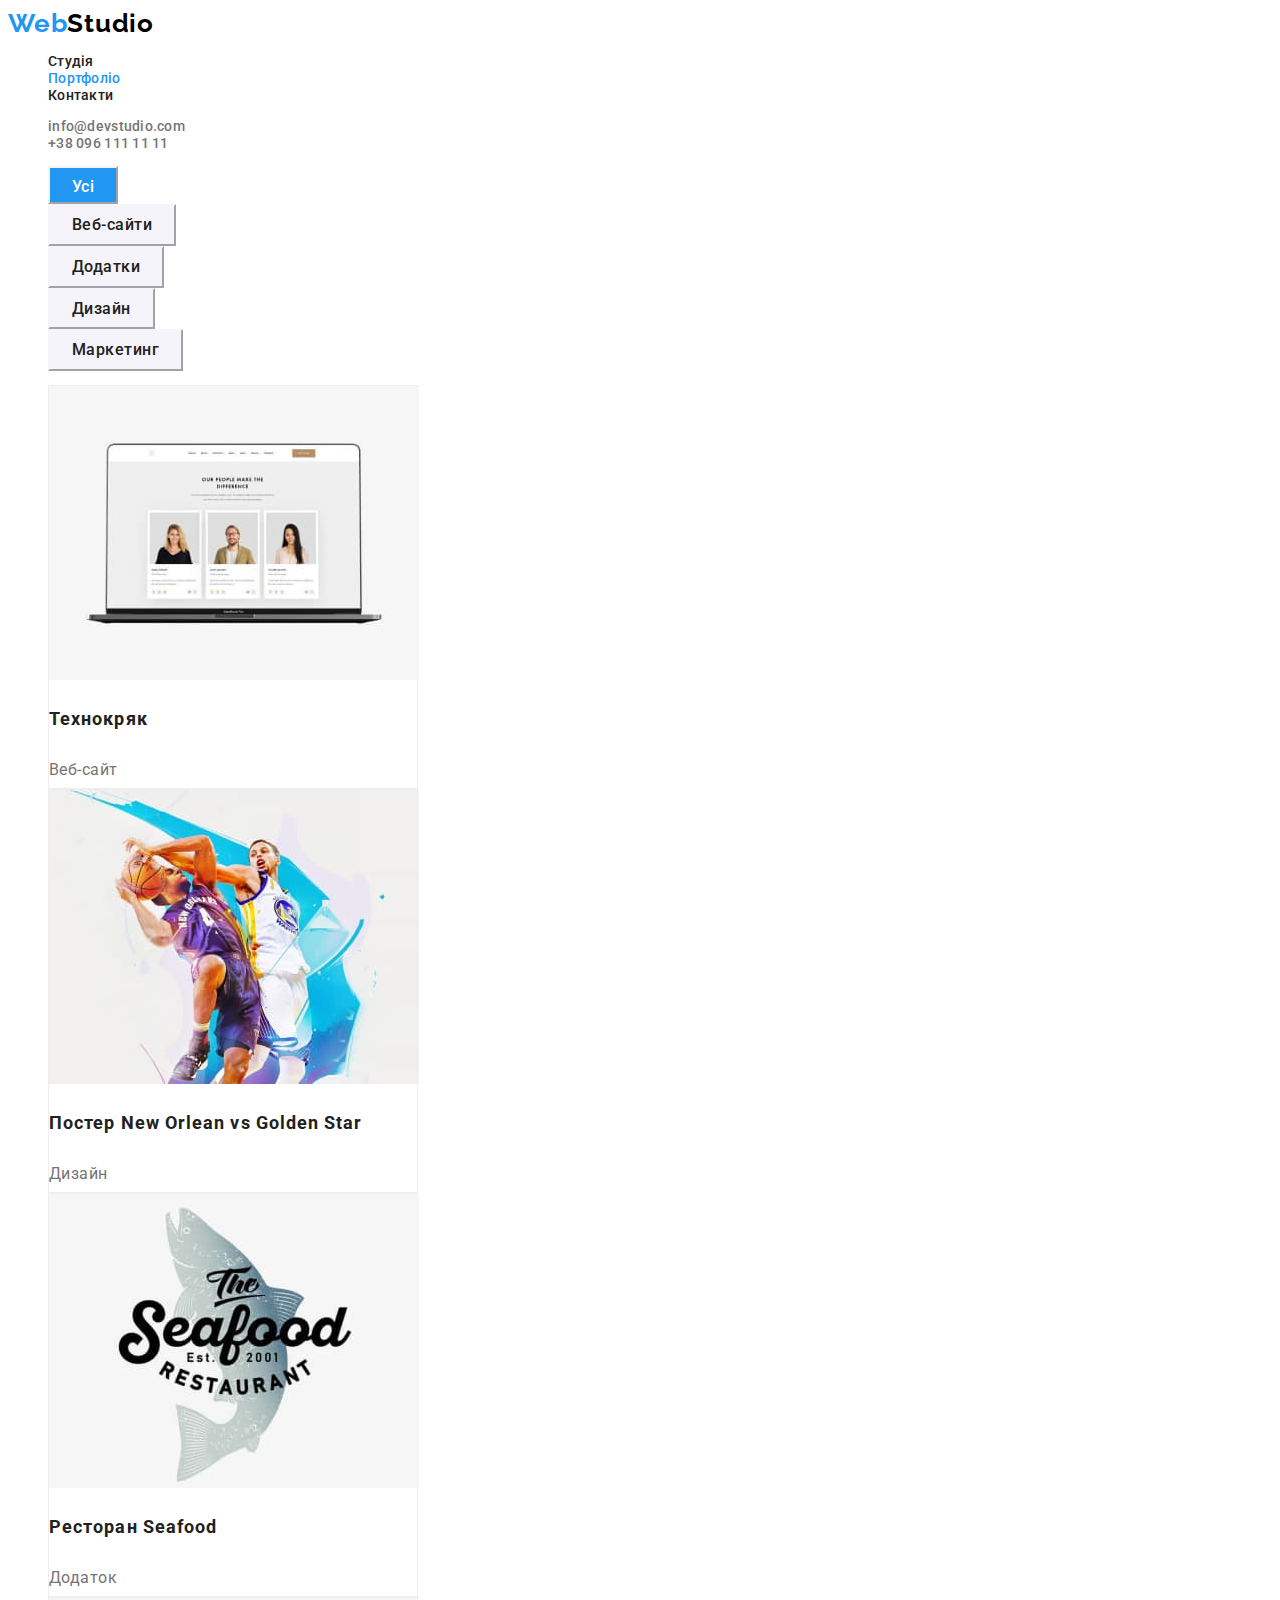
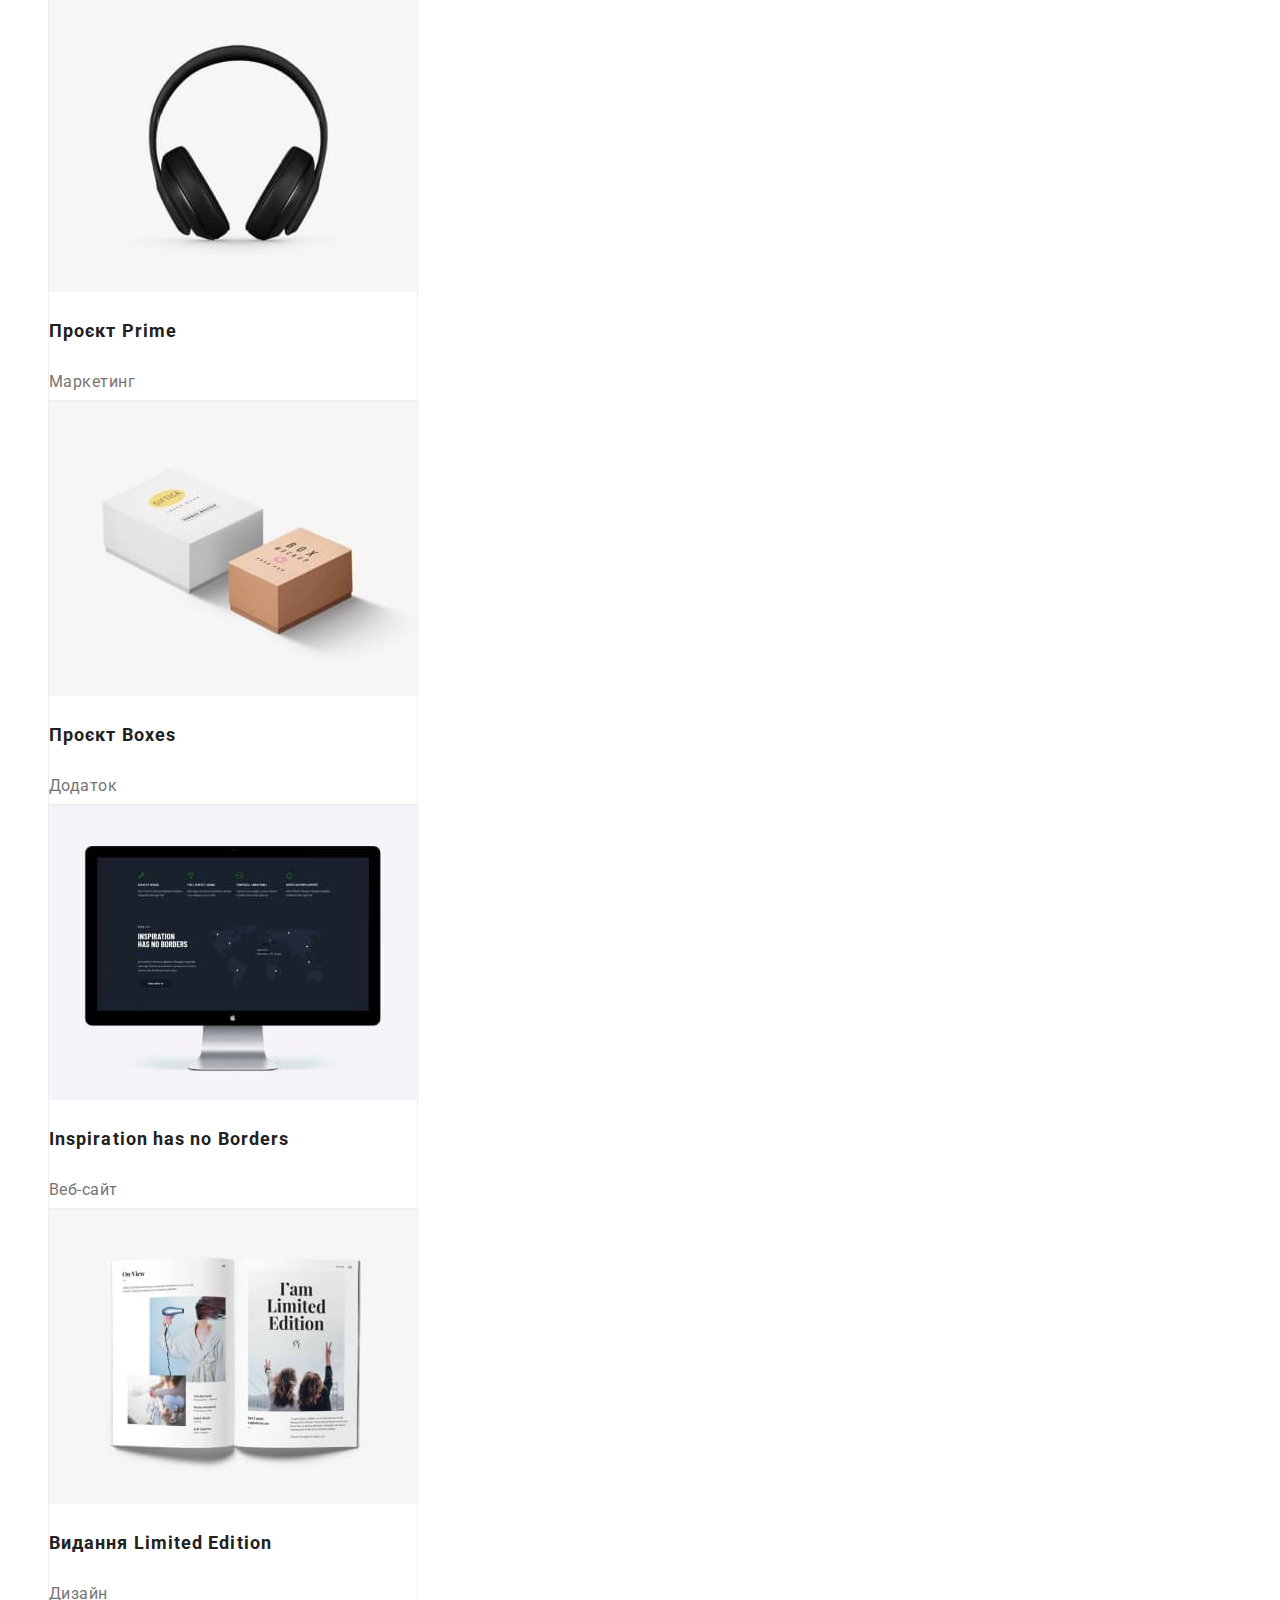
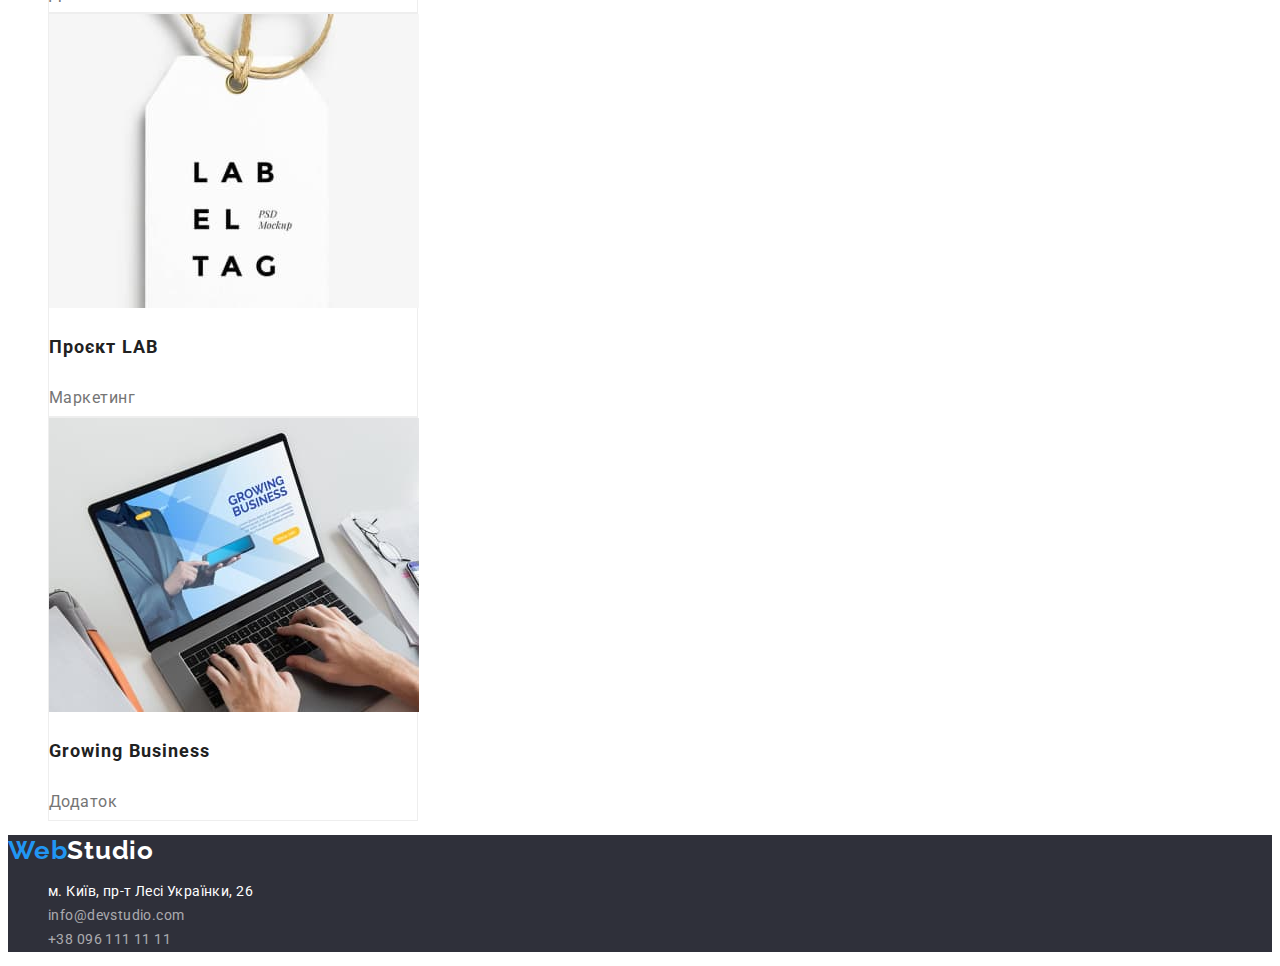
==== portfolio.html @ b223385d "создание директории" ====
<!DOCTYPE html>
<html lang="uk">
  <head>
    <meta charset="UTF-8" />
    <meta http-equiv="X-UA-Compatible" content="IE=edge" />
    <meta name="viewport" content="width=device-width, initial-scale=1.0" />
    <title>WebStudio</title>
    <!-- подключение шрифтов -->
    <link rel="preconnect" href="https://fonts.googleapis.com" />
    <link rel="preconnect" href="https://fonts.gstatic.com" crossorigin />
    <link
      href="https://fonts.googleapis.com/css2?family=Raleway:wght@700&family=Roboto:wght@400;500;700;900&display=swap"
      rel="stylesheet"
    />
    <link rel="stylesheet" href="./css/styles.css" />
  </head>
  <body>
    <header class="bg-header">
      <a href="./index.html" class="logo">Web<span class="logo-part">Studio</span></a>
      <nav>
        <ul class="link">
          <li><a href="./index.html" class="nav-link">Студія</a></li>
          <li class="current-page"><a href="./portfolio.html" class="nav-link">Портфоліо</a></li>
          <li><a href="#contacts" class="nav-link">Контакти</a></li>
        </ul>
      </nav>
      <ul class="link">
        <li><a href="mailto:info@devstudio.com" class="mail-link">info@devstudio.com</a></li>
        <li><a href="tel:+380961111111" class="tel-link">+38 096 111 11 11</a></li>
      </ul>
    </header>
    <main>
      <section class="portfolio-main-bg">
        <h1 class="visually-hidden">Portfolio</h1>
        <ul class="link">
          <li>
            <button type="button" class="nav-list-portfolio-first">Усі</button>
          </li>
          <li>
            <button type="button" class="nav-list-portfolio">Веб-сайти</button>
          </li>
          <li>
            <button type="button" class="nav-list-portfolio">Додатки</button>
          </li>
          <li>
            <button type="button" class="nav-list-portfolio">Дизайн</button>
          </li>
          <li>
            <button type="button" class="nav-list-portfolio">Маркетинг</button>
          </li>
        </ul>

        <ul class="link">
          <li class="exsamples-list">
            <a href="" class="decoration">
              <img
                src="./images/img-exsamples1.jpg"
                alt="Приклад веб-сайту"
                width="370"
                height="294"
              />
              <h3 class="exsamples-header">Технокряк</h3>
              <p class="exsamples-paragraph">Веб-сайт</p>
            </a>
          </li>
          <li class="exsamples-list">
            <a href="" class="decoration"
              ><img
                src="./images/img-exsamples2.jpg"
                alt="Приклад дизайну"
                width="370"
                height="294"
                class=""
              />
              <h3 class="exsamples-header">Постер New Orlean vs Golden Star</h3>
              <p class="exsamples-paragraph">Дизайн</p>
            </a>
          </li>
          <li class="exsamples-list">
            <a href="" class="decoration"
              ><img
                src="./images/img-exsamples3.jpg"
                alt="Приклад додатку"
                width="370"
                height="294"
                class=""
              />
              <h3 class="exsamples-header">Ресторан Seafood</h3>
              <p class="exsamples-paragraph">Додаток</p>
            </a>
          </li>
          <li class="exsamples-list">
            <a href="" class="decoration"
              ><img
                src="./images/img-exsamples4.jpg"
                alt="Приклад маркетингу"
                width="370"
                height="294"
                class=""
              />
              <h3 class="exsamples-header">Проєкт Prime</h3>
              <p class="exsamples-paragraph">Маркетинг</p>
            </a>
          </li>
          <li class="exsamples-list">
            <a href="" class="decoration"
              ><img
                src="./images/img-exsamples5.jpg"
                alt="Приклад додатку"
                width="370"
                height="294"
                class=""
              />
              <h3 class="exsamples-header">Проєкт Boxes</h3>
              <p class="exsamples-paragraph">Додаток</p>
            </a>
          </li>
          <li class="exsamples-list">
            <a href="" class="decoration"
              ><img
                src="./images/img-exsamples6.jpg"
                alt="Приклад веб-сайту"
                width="370"
                height="294"
                class="class"
              />
              <h3 class="exsamples-header">Inspiration has no Borders</h3>
              <p class="exsamples-paragraph">Веб-сайт</p>
            </a>
          </li>
          <li class="exsamples-list">
            <a href="" class="decoration">
              <img
                src="./images/img-exsamples7.jpg"
                alt="Приклад дизайну"
                width="370"
                height="294"
                class="class"
              />
              <h3 class="exsamples-header">Видання Limited Edition</h3>
              <p class="exsamples-paragraph">Дизайн</p>
            </a>
          </li>
          <li class="exsamples-list">
            <a href="" class="decoration"
              ><img
                src="./images/img-exsamples8.jpg"
                alt="Приклад маркетингу"
                width="370"
                height="294"
                class="class"
              />
              <h3 class="exsamples-header">Проєкт LAB</h3>
              <p class="exsamples-paragraph">Маркетинг</p>
            </a>
          </li>
          <li class="exsamples-list">
            <a href="" class="decoration">
              <img
                src="./images/img-exsamples9.jpg"
                alt="Приклад додатку"
                width="370"
                height="294"
                class="class"
              />
              <h3 class="exsamples-header">Growing Business</h3>
              <p class="exsamples-paragraph">Додаток</p>
            </a>
          </li>
        </ul>
      </section>
    </main>

    <footer class="footer">
      <a href="./index.html" class="logo">Web<span class="logo-part-ft">Studio</span></a>
      <address id="contacts" class="ft-address">
        <ul class="link">
          <li>
            <a
              href="https://goo.gl/maps/rEXAgXgdKfEQJtbBA?coh=178573&amp;entry=tt"
              target="_blank"
              rel="noopener noreferrer"
              class="adress-link-ft"
              >м. Київ, пр-т Лесі Українки, 26</a
            >
          </li>
          <li><a href="mailto:info@devstudio.com" class="mail-link-ft">info@devstudio.com</a></li>
          <li><a href="tel:+380961111111" class="tel-link-ft">+38 096 111 11 11</a></li>
        </ul>
      </address>
    </footer>
  </body>
</html>
---- css/styles.css ----
body {
  font-family: 'Roboto', 'Helvetica Neue', 'Verdana', 'Tahoma', sans-serif;
}
:root {
  --bg-color-main: #2f303a;
  --accent-color: #2196f3;
  --second-accent-color: #ffffff;
  --header-color: #212121;
  --paragraph-color: #757575;

  --font-family: 'Roboto', sans-serif;
  --font-weight-nav: 500;
  --font-weight-header: 700;
  --font-weight-main-header: 900;
  --font-weight-paragraph: 400;

  --font-size-paragraph: 14px;
  --font-size-header: 16px;
}
body {
  font-family: var(--font-family);
  font-style: normal;
  font-size: var(--font-size-paragraph);
}
/* Header */
.bg-header {
  background-color: var(--second-accent-color);
}
.logo {
  color: var(--accent-color);
  text-decoration: none;
  font-family: 'Raleway';
  font-weight: var(--font-weight-header);
  font-size: 26px;
  line-height: 1.192;
  letter-spacing: 0.03em;
}
.logo-part {
  color: #000000;
}
.link {
  list-style-type: none;
}
.nav-link {
  color: var(--header-color);
  text-decoration: none;
  font-weight: var(--font-weight-nav);
  line-height: 1.14;
  letter-spacing: 0.02em;
}
.mail-link {
  color: var(--paragraph-color);
  text-decoration: none;
  font-style: normal;
  font-weight: var(--font-weight-nav);
  line-height: 1.14;
  letter-spacing: 0.02em;
}
.tel-link {
  color: var(--paragraph-color);
  text-decoration: none;
  font-weight: var(--font-weight-nav);
  line-height: 1.14;
  letter-spacing: 0.02em;
}
.nav-link:focus,
.nav-link:hover,
.tel-link:focus,
.tel-link:hover,
.mail-link:focus,
.mail-link:hover {
  color: var(--accent-color);
}
.current-page > a {
  color: var(--accent-color);
}
/* Footer */
.footer {
  background-color: var(--bg-color-main);
}
.logo-part-ft {
  color: var(--second-accent-color);
}
.ft-address {
  font-style: normal;
}
.adress-link-ft {
  color: var(--second-accent-color);

  text-decoration: none;
  font-weight: var(--font-weight-paragraph);
  line-height: 1.714;
  letter-spacing: 0.03em;
}
.mail-link-ft {
  color: rgba(255, 255, 255, 0.6);

  text-decoration: none;
  font-weight: var(--font-weight-paragraph);
  line-height: 1.714;
  letter-spacing: 0.03em;
}
.tel-link-ft {
  color: rgba(255, 255, 255, 0.6);
  text-decoration: none;
  font-weight: var(--font-weight-paragraph);
  line-height: 1.714;
  letter-spacing: 0.03em;
}
.adress-link-ft:focus,
.adress-link-ft:hover,
.mail-link-ft:focus,
.mail-link-ft:hover,
.tel-link-ft:focus,
.tel-link-ft:hover {
  color: var(--accent-color);
}

/* hero */
.bg-hero {
  background-color: var(--bg-color-main);
}
.header-hero {
  color: var(--second-accent-color);
  font-weight: var(--font-weight-main-header);
  font-size: 44px;
  line-height: 1.36;
  text-align: center;
  letter-spacing: 0.06em;
  text-transform: uppercase;
  width: 696px;
}
.header-second {
  color: var(--header-color);
  font-size: var(--font-weight-header);
}
.button-service {
  color: var(--second-accent-color);
  font-weight: var(--font-weight-header);
  font-size: 16px;
  letter-spacing: 0.06em;
  background-color: var(--accent-color);
  width: 216px;
  height: 50px;
  cursor: pointer;
}
/* About */
.about {
  background-color: #f5f5f5;
}
.visually-hidden {
  position: absolute;
  white-space: nowrap;
  width: 1px;
  height: 1px;
  overflow: hidden;
  border: 0;
  padding: 0;
  clip: rect(0 0 0 0);
  clip-path: inset(50%);
  margin: -1px;
}

.header-second {
  color: var(--header-color);
  font-weight: var(--font-weight-header);
  font-size: 36px;
  line-height: 1.67;
  text-align: center;
  letter-spacing: 0.03em;
}
.header-about {
  color: var(--header-color);
  font-weight: var(--font-weight-header);
  font-size: var(--font-size-paragraph);
  line-height: 1.14;
  letter-spacing: 0.03em;
  text-transform: uppercase;
}
.header-about-paragraph {
  color: var(--paragraph-color);
  font-weight: var(--font-weight-paragraph);
  line-height: 1.71;
  letter-spacing: 0.03em;
}
.header-about-list {
  width: 270px;
  height: 98px;
}

/* About work */

.header-about-work-list {
  width: 370px;
  height: 294px;
}

/* Our-team */

.our-team {
  background-color: #f5f4fa;
}
.our-team-list {
  background: var(--second-accent-color);
  width: 270px;
  height: 368px;
  box-shadow: 0px 1px 3px rgba(0, 0, 0, 0.12), 0px 1px 1px rgba(0, 0, 0, 0.14),
    0px 2px 1px rgba(0, 0, 0, 0.2);
  border-radius: 0px 0px 4px 4px;
}
.our-team-name {
  color: var(--header-color);
  font-weight: var(--font-weight-nav);
  font-size: var(--font-size-header);
  line-height: 1.19px;
  text-align: center;
  letter-spacing: 0.03em;
}
.our-team-paragraph {
  color: var(--paragraph-color);
  font-weight: var(--font-weight-paragraph);
  font-size: var(--font-size-header);
  line-height: 1.19px;
  text-align: center;
  letter-spacing: 0.03em;
}

/* Portfolio */
.nav-list-portfolio-first {
  height: 38px;
  background-color: var(--accent-color);
  border-color: #f5f4fa;
  padding: 6px 22px;
  color: var(--second-accent-color);
  text-decoration: none;
  font-family: inherit;
  font-weight: var(--font-weight-nav);
  font-size: var(--font-size-header);
  line-height: 1.62;
  letter-spacing: 0.03em;
  cursor: pointer;
}
.nav-list-portfolio {
  background-color: #f5f4fa;
  border-color: #f5f4fa;
  padding: 6px 22px;
  color: var(--header-color);
  text-decoration: none;
  font-family: inherit;
  font-weight: var(--font-weight-nav);
  font-size: var(--font-size-header);
  line-height: 1.62;
  letter-spacing: 0.03em;
  cursor: pointer;
}

.nav-list-portfolio:focus,
.nav-list-portfolio:hover {
  background-color: var(--accent-color);
  color: var(--second-accent-color);
}
.nav-list-portfolio-first:focus,
.nav-list-portfolio-first:hover {
  background-color: #f5f4fa;
  color: var(--header-color);
}

.exsamples-list {
  background-color: var(--second-accent-color);
  box-sizing: border-box;
  width: 370px;
  height: 404px;
  border: 1px solid #eeeeee;
}
.exsamples-header {
  color: var(--header-color);
  font-weight: var(--font-weight-header);
  font-size: 18px;

  line-height: 2;
  letter-spacing: 0.06em;
}
.exsamples-paragraph {
  color: var(--paragraph-color);
  font-weight: var(--font-weight-paragraph);
  font-size: var(--font-size-header);

  line-height: 1.875;
  letter-spacing: 0.03em;
}
.decoration {
  text-decoration: none;
}
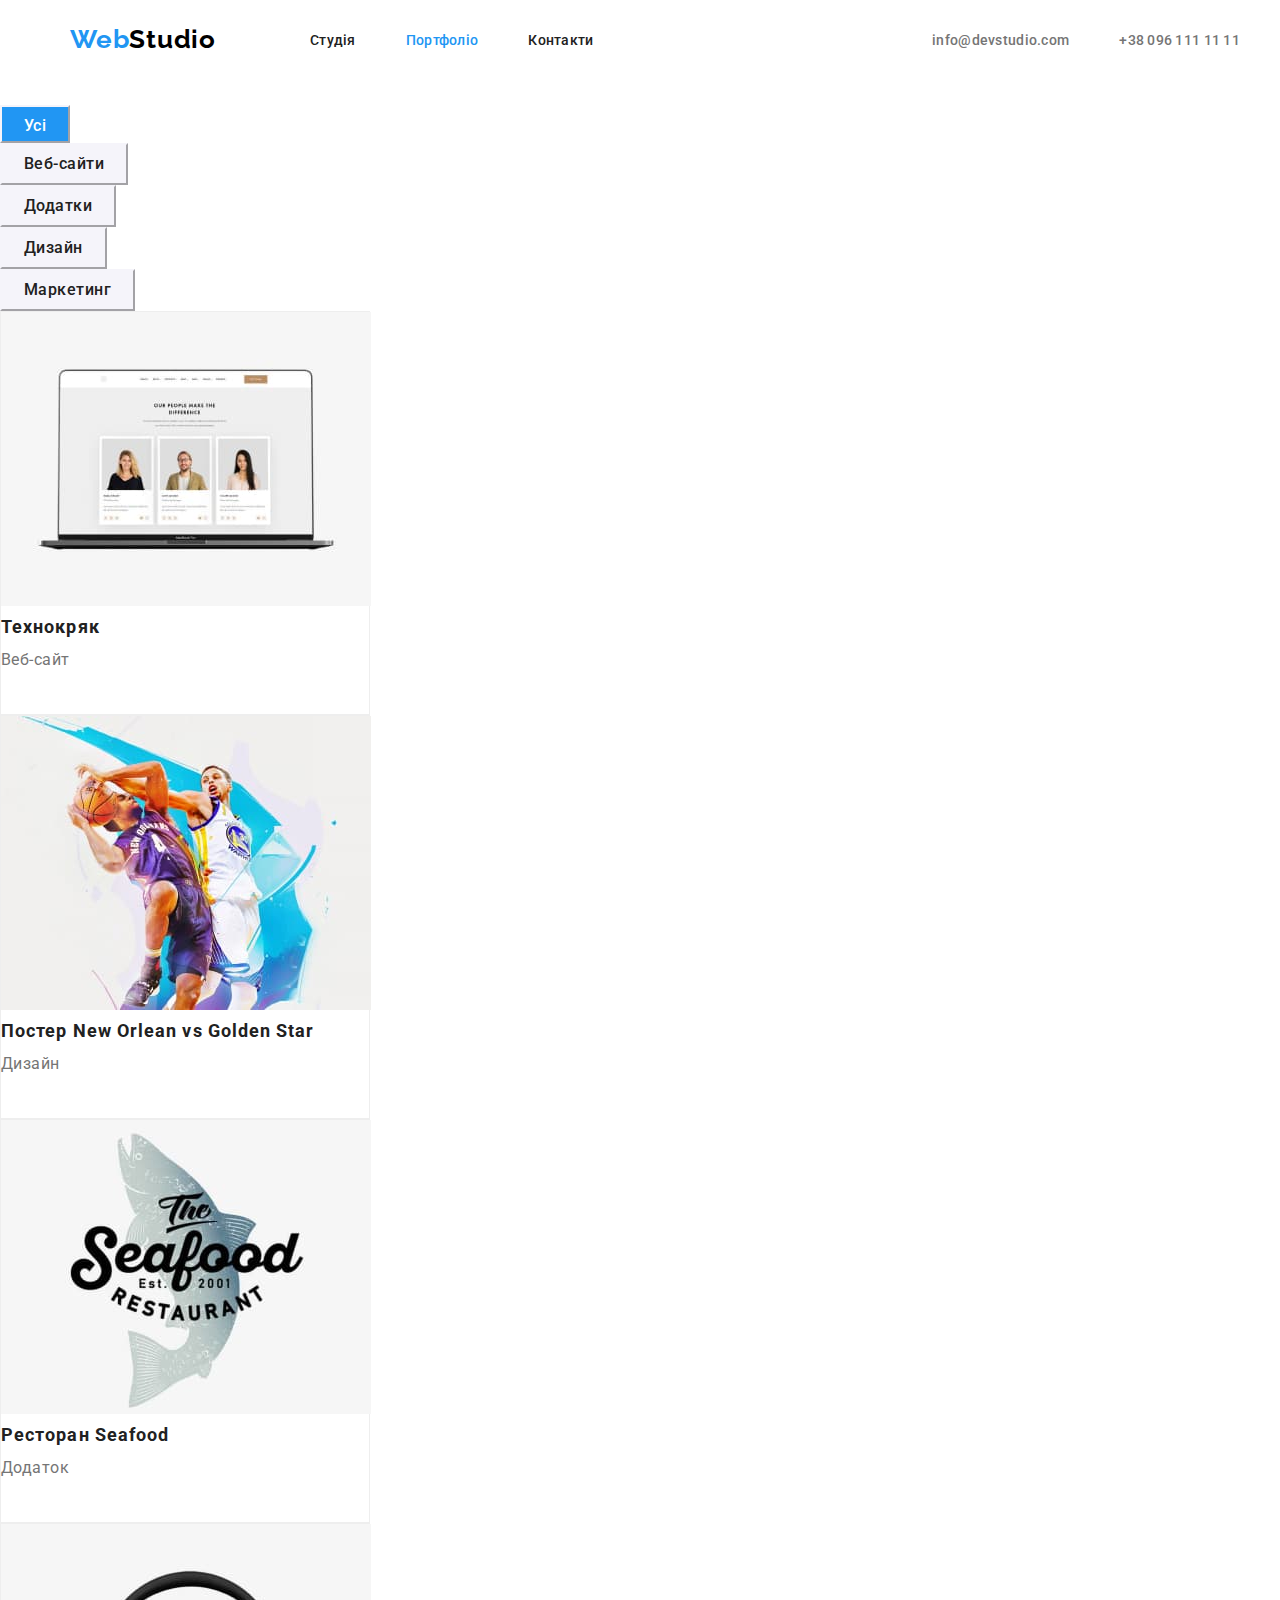
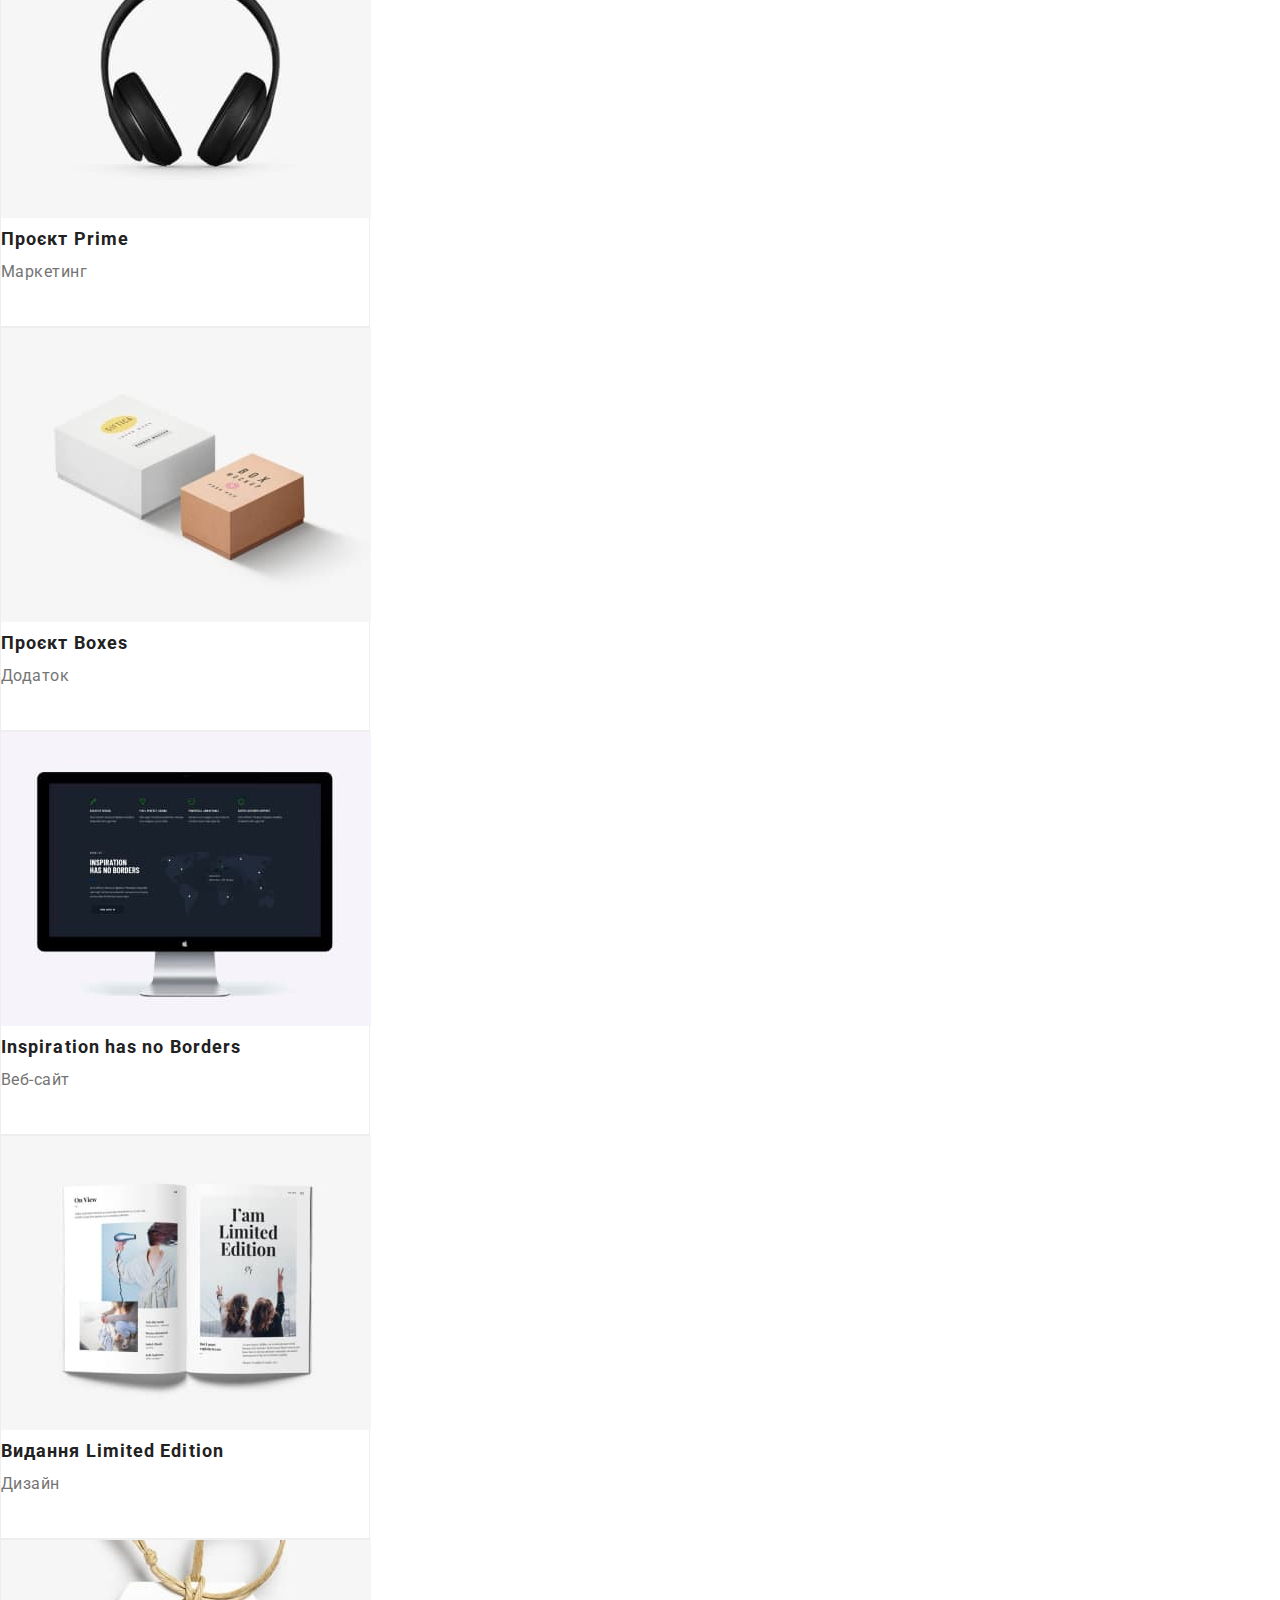
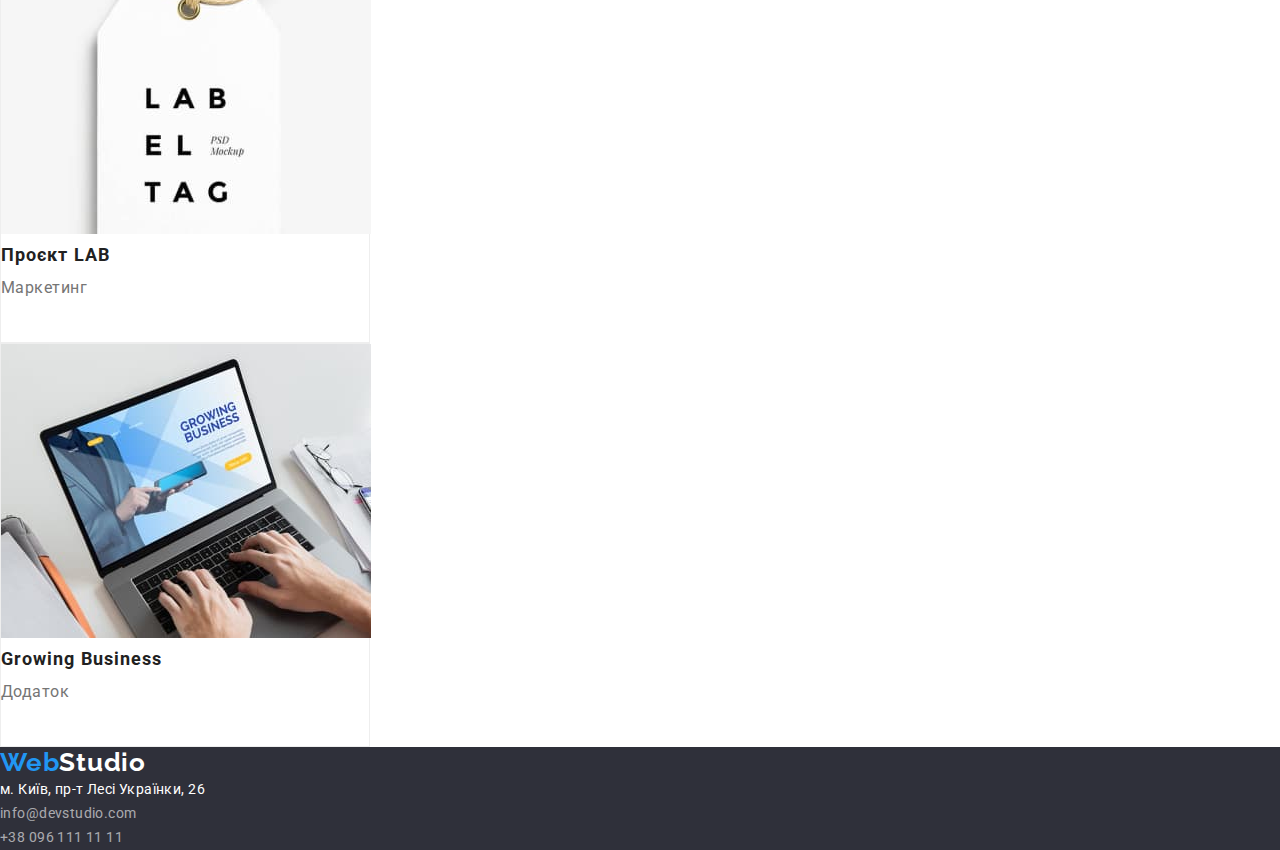
==== commit 4bf9f0cc: "Отформатирован header" ====
--- a/portfolio.html
+++ b/portfolio.html
@@ -15,20 +15,29 @@
     <link rel="stylesheet" href="./css/styles.css" />
   </head>
   <body>
-    <header class="bg-header">
-      <a href="./index.html" class="logo">Web<span class="logo-part">Studio</span></a>
-      <nav>
-        <ul class="link">
-          <li><a href="./index.html" class="nav-link">Студія</a></li>
-          <li class="current-page"><a href="./portfolio.html" class="nav-link">Портфоліо</a></li>
-          <li><a href="#contacts" class="nav-link">Контакти</a></li>
-        </ul>
-      </nav>
-      <ul class="link">
-        <li><a href="mailto:info@devstudio.com" class="mail-link">info@devstudio.com</a></li>
-        <li><a href="tel:+380961111111" class="tel-link">+38 096 111 11 11</a></li>
-      </ul>
+    <header class="bg-header container">
+      <div class="container nav-flex">
+        <div class="logo-nav-flex">
+          <a href="./index.html" class="logo">Web<span class="logo-part">Studio</span></a>
+          <nav>
+            <ul class="link nav-flex">
+              <li class="item"><a href="./index.html" class="nav-link">Студія</a></li>
+              <li class="item current-page">
+                <a href="./portfolio.html" class="nav-link">Портфоліо</a>
+              </li>
+              <li class="item"><a href="#contacts" class="nav-link">Контакти</a></li>
+            </ul>
+          </nav>
+        </div>
+        <ul class="link nav-flex">
+          <li class="item">
+            <a href="mailto:info@devstudio.com" class="mail-link">info@devstudio.com</a>
+          </li>
+          <li class="item"><a href="tel:+380961111111" class="tel-link">+38 096 111 11 11</a></li>
+        </ul>
+      </div>
     </header>
+    <!-- HERO -->
     <main>
       <section class="portfolio-main-bg">
         <h1 class="visually-hidden">Portfolio</h1>
@@ -170,7 +179,7 @@
         </ul>
       </section>
     </main>
-
+    <!-- Footer -->
     <footer class="footer">
       <a href="./index.html" class="logo">Web<span class="logo-part-ft">Studio</span></a>
       <address id="contacts" class="ft-address">
@@ -180,7 +189,7 @@
               href="https://goo.gl/maps/rEXAgXgdKfEQJtbBA?coh=178573&amp;entry=tt"
               target="_blank"
               rel="noopener noreferrer"
-              class="adress-link-ft"
+              class="address-link-ft"
               >м. Київ, пр-т Лесі Українки, 26</a
             >
           </li>
--- a/css/styles.css
+++ b/css/styles.css
@@ -1,6 +1,3 @@
-body {
-  font-family: 'Roboto', 'Helvetica Neue', 'Verdana', 'Tahoma', sans-serif;
-}
 :root {
   --bg-color-main: #2f303a;
   --accent-color: #2196f3;
@@ -17,15 +14,52 @@
   --font-size-paragraph: 14px;
   --font-size-header: 16px;
 }
+html {
+  box-sizing: border-box;
+}
+
+*,
+*::before,
+*::after {
+  box-sizing: inherit;
+}
 body {
+  font-family: 'Roboto', 'Helvetica Neue', 'Verdana', 'Tahoma', sans-serif;
   font-family: var(--font-family);
   font-style: normal;
   font-size: var(--font-size-paragraph);
+  margin: 0;
+}
+.container {
+  box-sizing: border-box;
+  width: 1200px;
+  padding-left: 15px;
+  padding-right: 15px;
+  margin-left: auto;
+  margin-right: auto;
+  /* outline: 1px solid tomato; */
+}
+h1,
+h2,
+h3,
+h4,
+h5,
+h6,
+p {
+  margin-top: 0;
+  margin-bottom: 0;
+}
+.link {
+  list-style-type: none;
+  padding: 0;
+  margin: 0;
 }
 /* Header */
 .bg-header {
   background-color: var(--second-accent-color);
-}
+  margin-bottom: 24px;
+}
+
 .logo {
   color: var(--accent-color);
   text-decoration: none;
@@ -34,12 +68,32 @@
   font-size: 26px;
   line-height: 1.192;
   letter-spacing: 0.03em;
+  margin-right: 94px;
+  margin-top: 24px;
+  margin-bottom: 25px;
 }
 .logo-part {
   color: #000000;
 }
-.link {
-  list-style-type: none;
+.logo-nav-flex {
+  display: flex;
+  align-items: center;
+}
+
+.nav-flex {
+  display: flex;
+  align-items: center;
+  justify-content: space-between;
+
+}
+  
+.item {
+  margin-right: 50px;
+  margin-top: 32px;
+  margin-bottom: 32px;
+}
+.item:last-child {
+  margin: 0;
 }
 .nav-link {
   color: var(--header-color);
@@ -48,6 +102,7 @@
   line-height: 1.14;
   letter-spacing: 0.02em;
 }
+
 .mail-link {
   color: var(--paragraph-color);
   text-decoration: none;
@@ -74,51 +129,19 @@
 .current-page > a {
   color: var(--accent-color);
 }
-/* Footer */
-.footer {
-  background-color: var(--bg-color-main);
-}
-.logo-part-ft {
-  color: var(--second-accent-color);
-}
-.ft-address {
-  font-style: normal;
-}
-.adress-link-ft {
-  color: var(--second-accent-color);
-
-  text-decoration: none;
-  font-weight: var(--font-weight-paragraph);
-  line-height: 1.714;
-  letter-spacing: 0.03em;
-}
-.mail-link-ft {
-  color: rgba(255, 255, 255, 0.6);
-
-  text-decoration: none;
-  font-weight: var(--font-weight-paragraph);
-  line-height: 1.714;
-  letter-spacing: 0.03em;
-}
-.tel-link-ft {
-  color: rgba(255, 255, 255, 0.6);
-  text-decoration: none;
-  font-weight: var(--font-weight-paragraph);
-  line-height: 1.714;
-  letter-spacing: 0.03em;
-}
-.adress-link-ft:focus,
-.adress-link-ft:hover,
-.mail-link-ft:focus,
-.mail-link-ft:hover,
-.tel-link-ft:focus,
-.tel-link-ft:hover {
-  color: var(--accent-color);
-}
 
 /* hero */
 .bg-hero {
   background-color: var(--bg-color-main);
+  text-align: center;
+  margin-left: auto;
+  margin-right: auto;
+
+  display: flex;
+
+  justify-content: center;
+  flex-direction: column;
+  align-items: center;
 }
 .header-hero {
   color: var(--second-accent-color);
@@ -129,7 +152,12 @@
   letter-spacing: 0.06em;
   text-transform: uppercase;
   width: 696px;
-}
+
+  display: inline-block;
+  margin-bottom: 30px;
+  /* outline: 1px solid tomato; */
+}
+
 .header-second {
   color: var(--header-color);
   font-size: var(--font-weight-header);
@@ -291,3 +319,45 @@
 .decoration {
   text-decoration: none;
 }
+
+/* Footer */
+.footer {
+  background-color: var(--bg-color-main);
+}
+.logo-part-ft {
+  color: var(--second-accent-color);
+}
+.ft-address {
+  font-style: normal;
+}
+.address-link-ft {
+  color: var(--second-accent-color);
+
+  text-decoration: none;
+  font-weight: var(--font-weight-paragraph);
+  line-height: 1.714;
+  letter-spacing: 0.03em;
+}
+.mail-link-ft {
+  color: rgba(255, 255, 255, 0.6);
+
+  text-decoration: none;
+  font-weight: var(--font-weight-paragraph);
+  line-height: 1.714;
+  letter-spacing: 0.03em;
+}
+.tel-link-ft {
+  color: rgba(255, 255, 255, 0.6);
+  text-decoration: none;
+  font-weight: var(--font-weight-paragraph);
+  line-height: 1.714;
+  letter-spacing: 0.03em;
+}
+.adress-link-ft:focus,
+.adress-link-ft:hover,
+.mail-link-ft:focus,
+.mail-link-ft:hover,
+.tel-link-ft:focus,
+.tel-link-ft:hover {
+  color: var(--accent-color);
+}
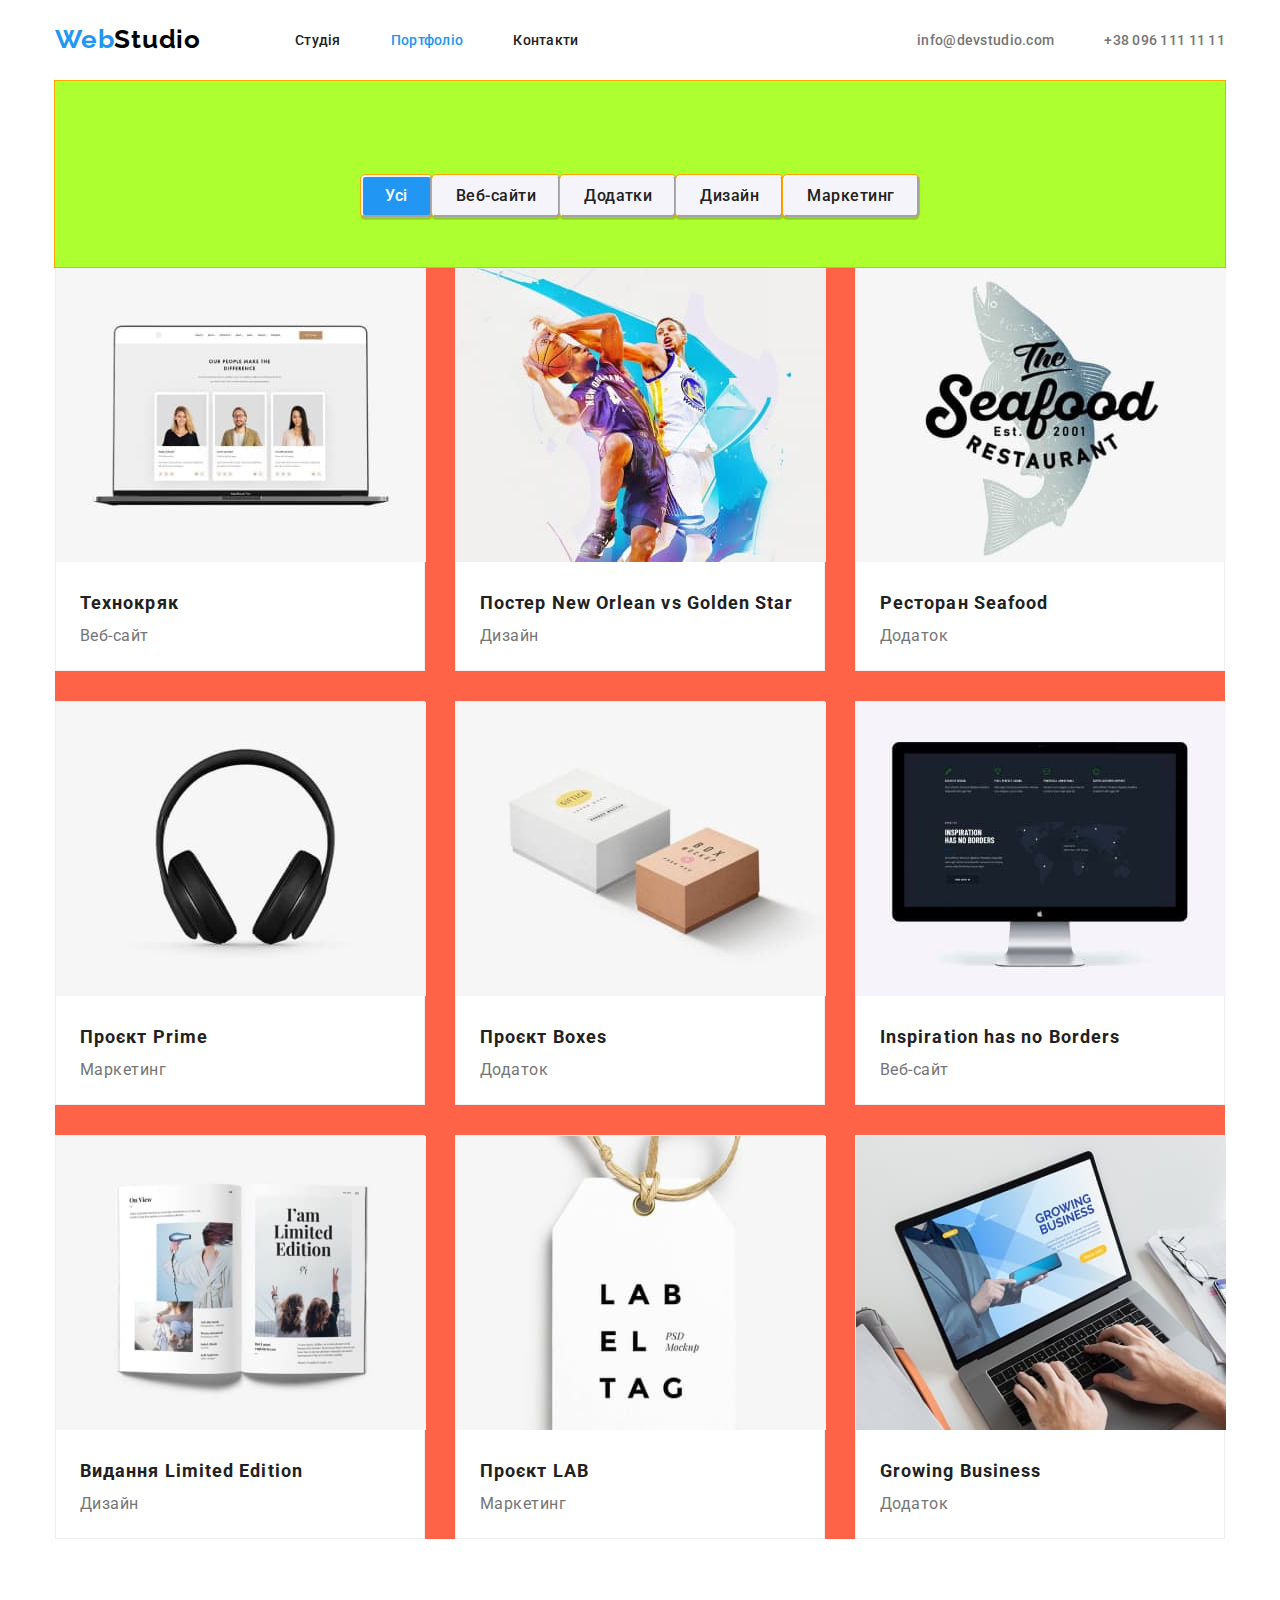
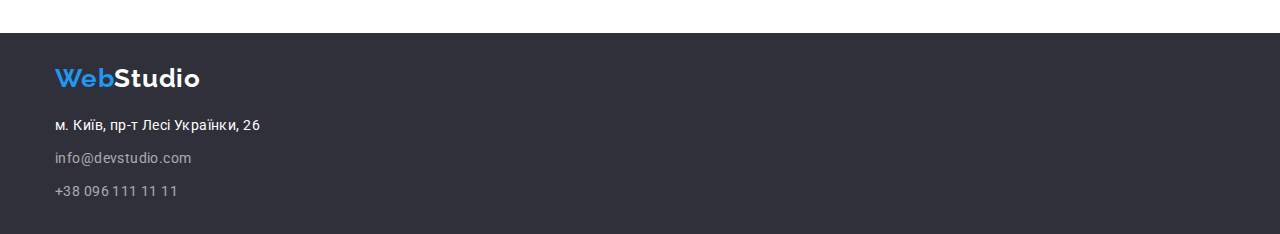
==== commit 23269d20: "Зміни згідно проекту" ====
--- a/portfolio.html
+++ b/portfolio.html
@@ -15,7 +15,7 @@
     <link rel="stylesheet" href="./css/styles.css" />
   </head>
   <body>
-    <header class="bg-header container">
+    <header class="bg-header">
       <div class="container nav-flex">
         <div class="logo-nav-flex">
           <a href="./index.html" class="logo">Web<span class="logo-part">Studio</span></a>
@@ -39,164 +39,172 @@
     </header>
     <!-- HERO -->
     <main>
-      <section class="portfolio-main-bg">
+      <section class="portfolio-main-bg container">
         <h1 class="visually-hidden">Portfolio</h1>
-        <ul class="link">
-          <li>
-            <button type="button" class="nav-list-portfolio-first">Усі</button>
-          </li>
-          <li>
-            <button type="button" class="nav-list-portfolio">Веб-сайти</button>
-          </li>
-          <li>
-            <button type="button" class="nav-list-portfolio">Додатки</button>
-          </li>
-          <li>
-            <button type="button" class="nav-list-portfolio">Дизайн</button>
-          </li>
-          <li>
-            <button type="button" class="nav-list-portfolio">Маркетинг</button>
-          </li>
-        </ul>
-
-        <ul class="link">
-          <li class="exsamples-list">
-            <a href="" class="decoration">
-              <img
-                src="./images/img-exsamples1.jpg"
-                alt="Приклад веб-сайту"
-                width="370"
-                height="294"
-              />
-              <h3 class="exsamples-header">Технокряк</h3>
-              <p class="exsamples-paragraph">Веб-сайт</p>
-            </a>
-          </li>
-          <li class="exsamples-list">
-            <a href="" class="decoration"
-              ><img
-                src="./images/img-exsamples2.jpg"
-                alt="Приклад дизайну"
-                width="370"
-                height="294"
-                class=""
-              />
-              <h3 class="exsamples-header">Постер New Orlean vs Golden Star</h3>
-              <p class="exsamples-paragraph">Дизайн</p>
-            </a>
-          </li>
-          <li class="exsamples-list">
-            <a href="" class="decoration"
-              ><img
-                src="./images/img-exsamples3.jpg"
-                alt="Приклад додатку"
-                width="370"
-                height="294"
-                class=""
-              />
-              <h3 class="exsamples-header">Ресторан Seafood</h3>
-              <p class="exsamples-paragraph">Додаток</p>
-            </a>
-          </li>
-          <li class="exsamples-list">
-            <a href="" class="decoration"
-              ><img
-                src="./images/img-exsamples4.jpg"
-                alt="Приклад маркетингу"
-                width="370"
-                height="294"
-                class=""
-              />
-              <h3 class="exsamples-header">Проєкт Prime</h3>
-              <p class="exsamples-paragraph">Маркетинг</p>
-            </a>
-          </li>
-          <li class="exsamples-list">
-            <a href="" class="decoration"
-              ><img
-                src="./images/img-exsamples5.jpg"
-                alt="Приклад додатку"
-                width="370"
-                height="294"
-                class=""
-              />
-              <h3 class="exsamples-header">Проєкт Boxes</h3>
-              <p class="exsamples-paragraph">Додаток</p>
-            </a>
-          </li>
-          <li class="exsamples-list">
-            <a href="" class="decoration"
-              ><img
-                src="./images/img-exsamples6.jpg"
-                alt="Приклад веб-сайту"
-                width="370"
-                height="294"
-                class="class"
-              />
-              <h3 class="exsamples-header">Inspiration has no Borders</h3>
-              <p class="exsamples-paragraph">Веб-сайт</p>
-            </a>
-          </li>
-          <li class="exsamples-list">
-            <a href="" class="decoration">
-              <img
-                src="./images/img-exsamples7.jpg"
-                alt="Приклад дизайну"
-                width="370"
-                height="294"
-                class="class"
-              />
-              <h3 class="exsamples-header">Видання Limited Edition</h3>
-              <p class="exsamples-paragraph">Дизайн</p>
-            </a>
-          </li>
-          <li class="exsamples-list">
-            <a href="" class="decoration"
-              ><img
-                src="./images/img-exsamples8.jpg"
-                alt="Приклад маркетингу"
-                width="370"
-                height="294"
-                class="class"
-              />
-              <h3 class="exsamples-header">Проєкт LAB</h3>
-              <p class="exsamples-paragraph">Маркетинг</p>
-            </a>
-          </li>
-          <li class="exsamples-list">
-            <a href="" class="decoration">
-              <img
-                src="./images/img-exsamples9.jpg"
-                alt="Приклад додатку"
-                width="370"
-                height="294"
-                class="class"
-              />
-              <h3 class="exsamples-header">Growing Business</h3>
-              <p class="exsamples-paragraph">Додаток</p>
-            </a>
-          </li>
-        </ul>
+        
+          <ul class="link nav-portfolio">
+            <li>
+              <button type="button" class="nav-list-portfolio all">Усі</button>
+            </li>
+            <li>
+              <button type="button" class="nav-list-portfolio">Веб-сайти</button>
+            </li>
+            <li>
+              <button type="button" class="nav-list-portfolio">Додатки</button>
+            </li>
+            <li>
+              <button type="button" class="nav-list-portfolio">Дизайн</button>
+            </li>
+            <li>
+              <button type="button" class="nav-list-portfolio">Маркетинг</button>
+            </li>
+          </ul>
+        
+        
+          <ul class="link exzamples-portfolio">
+            <li class="exsamples-list">
+              <a href="" class="decoration">
+                <img
+                  src="./images/img-exsamples1.jpg"
+                  alt="Приклад веб-сайту"
+                  width="370"
+                  height="294"
+                />
+                <div class="exsamples-item">
+                <h3 class="exsamples-header">Технокряк</h3>
+                <p class="exsamples-paragraph">Веб-сайт</p></div>
+              </a>
+            </li>
+            <li class="exsamples-list">
+              <a href="" class="decoration"
+                ><img
+                  src="./images/img-exsamples2.jpg"
+                  alt="Приклад дизайну"
+                  width="370"
+                  height="294"
+                  class=""
+                />
+                <div class="exsamples-item">
+                <h3 class="exsamples-header">Постер New Orlean vs Golden Star</h3>
+                <p class="exsamples-paragraph">Дизайн</p>
+              </div>
+              </a>
+            </li>
+            <li class="exsamples-list">
+              <a href="" class="decoration"
+                ><img
+                  src="./images/img-exsamples3.jpg"
+                  alt="Приклад додатку"
+                  width="370"
+                  height="294"
+                  class=""
+                /><div class="exsamples-item">
+                <h3 class="exsamples-header">Ресторан Seafood</h3>
+                <p class="exsamples-paragraph">Додаток</p></div>
+              </a>
+            </li>
+            <li class="exsamples-list">
+              <a href="" class="decoration"
+                ><img
+                  src="./images/img-exsamples4.jpg"
+                  alt="Приклад маркетингу"
+                  width="370"
+                  height="294"
+                  class=""
+                /><div class="exsamples-item">
+                <h3 class="exsamples-header">Проєкт Prime</h3>
+                <p class="exsamples-paragraph">Маркетинг</p></div>
+              </a>
+            </li>
+            <li class="exsamples-list">
+              <a href="" class="decoration"
+                ><img
+                  src="./images/img-exsamples5.jpg"
+                  alt="Приклад додатку"
+                  width="370"
+                  height="294"
+                  class=""
+                /><div class="exsamples-item">
+                <h3 class="exsamples-header">Проєкт Boxes</h3>
+                <p class="exsamples-paragraph">Додаток</p></div>
+              </a>
+            </li>
+            <li class="exsamples-list">
+              <a href="" class="decoration"
+                ><img
+                  src="./images/img-exsamples6.jpg"
+                  alt="Приклад веб-сайту"
+                  width="370"
+                  height="294"
+                  class="class"
+                /><div class="exsamples-item">
+                <h3 class="exsamples-header">Inspiration has no Borders</h3>
+                <p class="exsamples-paragraph">Веб-сайт</p></div>
+              </a>
+            </li>
+            <li class="exsamples-list">
+              <a href="" class="decoration">
+                <img
+                  src="./images/img-exsamples7.jpg"
+                  alt="Приклад дизайну"
+                  width="370"
+                  height="294"
+                  class="class"
+                /> <div class="exsamples-item">
+                <h3 class="exsamples-header">Видання Limited Edition</h3>
+                <p class="exsamples-paragraph">Дизайн</p></div>
+              </a>
+            </li>
+            <li class="exsamples-list">
+              <a href="" class="decoration"
+                ><img
+                  src="./images/img-exsamples8.jpg"
+                  alt="Приклад маркетингу"
+                  width="370"
+                  height="294"
+                  class="class"
+                /> <div class="exsamples-item">
+                <h3 class="exsamples-header">Проєкт LAB</h3>
+                <p class="exsamples-paragraph">Маркетинг</p></div>
+              </a>
+            </li>
+            <li class="exsamples-list">
+              <a href="" class="decoration">
+                <img
+                  src="./images/img-exsamples9.jpg"
+                  alt="Приклад додатку"
+                  width="370"
+                  height="294"
+                  class="class"
+                /> <div class="exsamples-item">
+                <h3 class="exsamples-header">Growing Business</h3>
+                <p class="exsamples-paragraph">Додаток</p></div>
+              </a>
+            </li>
+          </ul>
+        
       </section>
     </main>
     <!-- Footer -->
     <footer class="footer">
-      <a href="./index.html" class="logo">Web<span class="logo-part-ft">Studio</span></a>
-      <address id="contacts" class="ft-address">
-        <ul class="link">
-          <li>
-            <a
-              href="https://goo.gl/maps/rEXAgXgdKfEQJtbBA?coh=178573&amp;entry=tt"
-              target="_blank"
-              rel="noopener noreferrer"
-              class="address-link-ft"
-              >м. Київ, пр-т Лесі Українки, 26</a
-            >
-          </li>
-          <li><a href="mailto:info@devstudio.com" class="mail-link-ft">info@devstudio.com</a></li>
-          <li><a href="tel:+380961111111" class="tel-link-ft">+38 096 111 11 11</a></li>
-        </ul>
-      </address>
+      <div class="container ft">
+        <a href="./index.html" class="logo-ft">Web<span class="logo-part-ft">Studio</span></a>
+        <address id="contacts" class="ft-address">
+          <ul class="link">
+            <li>
+              <a
+                href="https://goo.gl/maps/rEXAgXgdKfEQJtbBA?coh=178573&amp;entry=tt"
+                target="_blank"
+                rel="noopener noreferrer"
+                class="address-link-ft"
+                >м. Київ, пр-т Лесі Українки, 26</a
+              >
+            </li>
+            <li><a href="mailto:info@devstudio.com" class="mail-link-ft">info@devstudio.com</a></li>
+            <li><a href="tel:+380961111111" class="tel-link-ft">+38 096 111 11 11</a></li>
+          </ul>
+        </address>
+      </div>
     </footer>
   </body>
 </html>
--- a/css/styles.css
+++ b/css/styles.css
@@ -29,6 +29,7 @@
   font-style: normal;
   font-size: var(--font-size-paragraph);
   margin: 0;
+  background-color: var(--second-accent-color);
 }
 .container {
   box-sizing: border-box;
@@ -57,7 +58,7 @@
 /* Header */
 .bg-header {
   background-color: var(--second-accent-color);
-  margin-bottom: 24px;
+  
 }
 
 .logo {
@@ -84,9 +85,8 @@
   display: flex;
   align-items: center;
   justify-content: space-between;
-
-}
-  
+}
+
 .item {
   margin-right: 50px;
   margin-top: 32px;
@@ -155,7 +155,6 @@
 
   display: inline-block;
   margin-bottom: 30px;
-  /* outline: 1px solid tomato; */
 }
 
 .header-second {
@@ -165,16 +164,26 @@
 .button-service {
   color: var(--second-accent-color);
   font-weight: var(--font-weight-header);
+  font-family: var(--font-family);
   font-size: 16px;
+  line-height: 1.88;
   letter-spacing: 0.06em;
   background-color: var(--accent-color);
-  width: 216px;
-  height: 50px;
+  /* width: 216px;
+  height: 50px; */
+
+  padding: 10px 32px;
   cursor: pointer;
-}
+
+  box-shadow: 0px 4px 4px rgba(0, 0, 0, 0.15);
+  border-radius: 4px;
+}
+
 /* About */
 .about {
-  background-color: #f5f5f5;
+  background-color: var(--second-accent-color);
+  padding-top: 70px;
+  
 }
 .visually-hidden {
   position: absolute;
@@ -189,6 +198,12 @@
   margin: -1px;
 }
 
+/* Specific company */
+.flex {
+  display: flex;
+  justify-content: space-between;
+  margin-bottom: 94px;
+}
 .header-second {
   color: var(--header-color);
   font-weight: var(--font-weight-header);
@@ -196,7 +211,10 @@
   line-height: 1.67;
   text-align: center;
   letter-spacing: 0.03em;
-}
+
+  margin-bottom: 50px;
+}
+
 .header-about {
   color: var(--header-color);
   font-weight: var(--font-weight-header);
@@ -204,6 +222,8 @@
   line-height: 1.14;
   letter-spacing: 0.03em;
   text-transform: uppercase;
+
+  margin-bottom: 10px;
 }
 .header-about-paragraph {
   color: var(--paragraph-color);
@@ -214,9 +234,10 @@
 .header-about-list {
   width: 270px;
   height: 98px;
-}
-
-/* About work */
+  /* outline: 1px solid tomato; */
+}
+
+/* About our work */
 
 .header-about-work-list {
   width: 370px;
@@ -227,11 +248,14 @@
 
 .our-team {
   background-color: #f5f4fa;
-}
+  padding-top: 94px;
+  padding-bottom: 94px;
+}
+
 .our-team-list {
   background: var(--second-accent-color);
   width: 270px;
-  height: 368px;
+  /* height: 368px; */
   box-shadow: 0px 1px 3px rgba(0, 0, 0, 0.12), 0px 1px 1px rgba(0, 0, 0, 0.14),
     0px 2px 1px rgba(0, 0, 0, 0.2);
   border-radius: 0px 0px 4px 4px;
@@ -240,26 +264,43 @@
   color: var(--header-color);
   font-weight: var(--font-weight-nav);
   font-size: var(--font-size-header);
-  line-height: 1.19px;
+  line-height: 1.19;
   text-align: center;
   letter-spacing: 0.03em;
+
+  margin-top: 30px;
 }
 .our-team-paragraph {
   color: var(--paragraph-color);
   font-weight: var(--font-weight-paragraph);
   font-size: var(--font-size-header);
-  line-height: 1.19px;
+  line-height: 1.19;
   text-align: center;
   letter-spacing: 0.03em;
+
+  margin-top: 10px;
+  margin-bottom: 30px;
 }
 
 /* Portfolio */
-.nav-list-portfolio-first {
-  height: 38px;
-  background-color: var(--accent-color);
+.nav-portfolio {
+  display: flex;
+  justify-content: center;
+
+  
+  /* !!!!!!!!!!!!!!!!! */
+  margin-left: auto;
+  margin-right: auto;
+
+  background-color: greenyellow;
+  outline: 1px solid orange;
+}
+
+.nav-list-portfolio {
+  background-color: #f5f4fa;
   border-color: #f5f4fa;
   padding: 6px 22px;
-  color: var(--second-accent-color);
+  color: var(--header-color);
   text-decoration: none;
   font-family: inherit;
   font-weight: var(--font-weight-nav);
@@ -267,19 +308,25 @@
   line-height: 1.62;
   letter-spacing: 0.03em;
   cursor: pointer;
-}
-.nav-list-portfolio {
-  background-color: #f5f4fa;
-  border-color: #f5f4fa;
-  padding: 6px 22px;
-  color: var(--header-color);
-  text-decoration: none;
-  font-family: inherit;
-  font-weight: var(--font-weight-nav);
-  font-size: var(--font-size-header);
-  line-height: 1.62;
-  letter-spacing: 0.03em;
-  cursor: pointer;
+
+  box-shadow: 0px 3px 1px rgba(0, 0, 0, 0.1), 0px 1px 2px rgba(0, 0, 0, 0.08),
+    0px 2px 2px rgba(0, 0, 0, 0.12);
+  border-radius: 4px;
+
+  /* !!!!!!!!!!!!!!!!! */
+  margin-bottom: 50px;
+  margin-top: 94px;
+  display: inline-block;
+
+  outline: 1px solid orange;
+}
+.all {
+  background-color: var(--accent-color);
+  color: var(--second-accent-color);
+}
+/* !!!!!!!!!!!!!!!!!!!!!!!!!! */
+.nav-list-portfolio:not(:last-child) {
+  margin-right: 8px;
 }
 
 .nav-list-portfolio:focus,
@@ -287,18 +334,32 @@
   background-color: var(--accent-color);
   color: var(--second-accent-color);
 }
-.nav-list-portfolio-first:focus,
-.nav-list-portfolio-first:hover {
+.all:focus,
+.all:hover {
   background-color: #f5f4fa;
   color: var(--header-color);
 }
-
+.exzamples-portfolio {
+  display: flex;
+  align-items: center;
+  justify-content: space-between;
+  flex-wrap: wrap;
+  gap: 30px;
+  margin-bottom: 94px;
+
+  background-color: tomato;
+}
 .exsamples-list {
   background-color: var(--second-accent-color);
-  box-sizing: border-box;
+
   width: 370px;
   height: 404px;
   border: 1px solid #eeeeee;
+
+  
+}
+.exsamples-item {
+  padding: 20px 24px;
 }
 .exsamples-header {
   color: var(--header-color);
@@ -319,11 +380,31 @@
 .decoration {
   text-decoration: none;
 }
+/* .decoration:focus,
+.decoration:hover {
+
+} */
 
 /* Footer */
 .footer {
   background-color: var(--bg-color-main);
 }
+.ft {
+  padding-top: 30px;
+  padding-bottom: 30px;
+}
+.logo-ft {
+  color: var(--accent-color);
+  text-decoration: none;
+  font-family: 'Raleway';
+  font-weight: var(--font-weight-header);
+  font-size: 26px;
+  line-height: 1.192;
+  letter-spacing: 0.03em;
+
+  display: inline-block;
+  margin-bottom: 20px;
+}
 .logo-part-ft {
   color: var(--second-accent-color);
 }
@@ -337,6 +418,9 @@
   font-weight: var(--font-weight-paragraph);
   line-height: 1.714;
   letter-spacing: 0.03em;
+
+  display: inline-block;
+  margin-bottom: 9px;
 }
 .mail-link-ft {
   color: rgba(255, 255, 255, 0.6);
@@ -345,6 +429,9 @@
   font-weight: var(--font-weight-paragraph);
   line-height: 1.714;
   letter-spacing: 0.03em;
+
+  display: inline-block;
+  margin-bottom: 9px;
 }
 .tel-link-ft {
   color: rgba(255, 255, 255, 0.6);
@@ -352,9 +439,11 @@
   font-weight: var(--font-weight-paragraph);
   line-height: 1.714;
   letter-spacing: 0.03em;
-}
-.adress-link-ft:focus,
-.adress-link-ft:hover,
+
+  display: inline-block;
+}
+.address-link-ft:focus,
+.address-link-ft:hover,
 .mail-link-ft:focus,
 .mail-link-ft:hover,
 .tel-link-ft:focus,
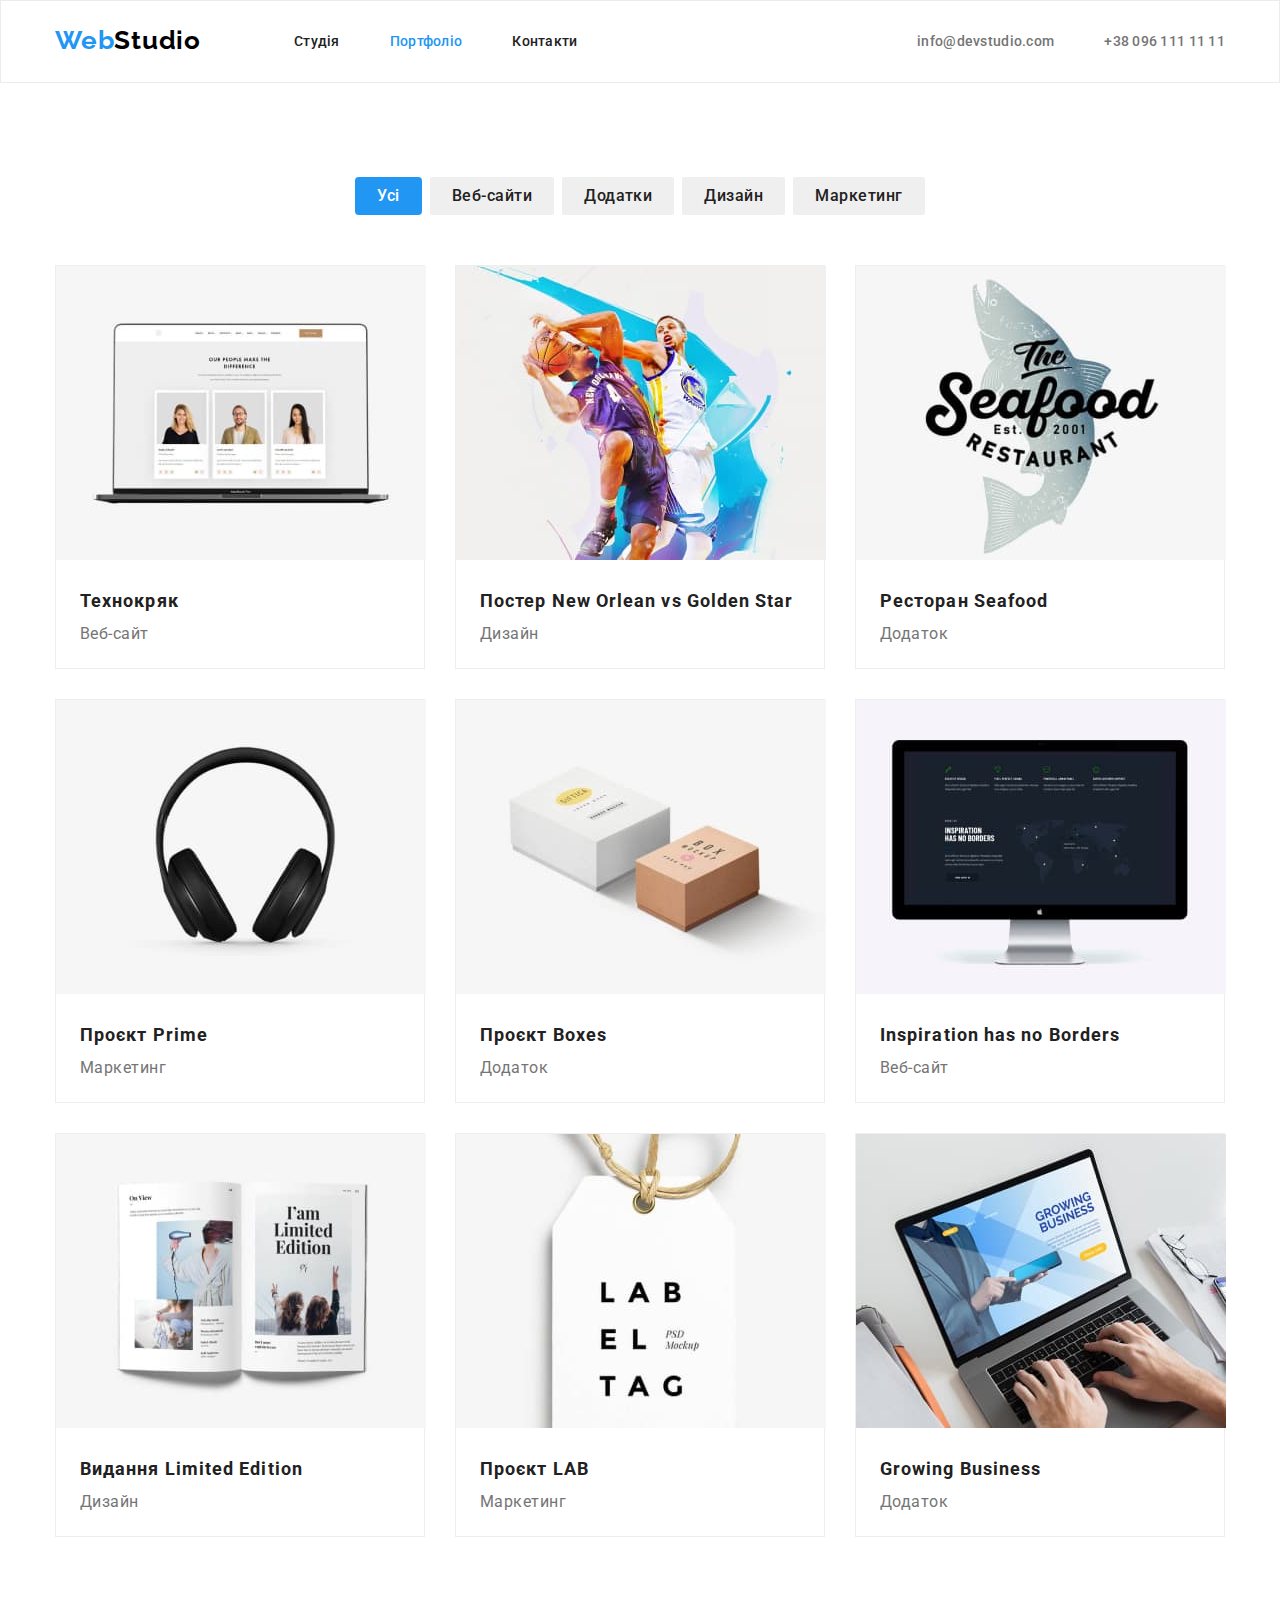
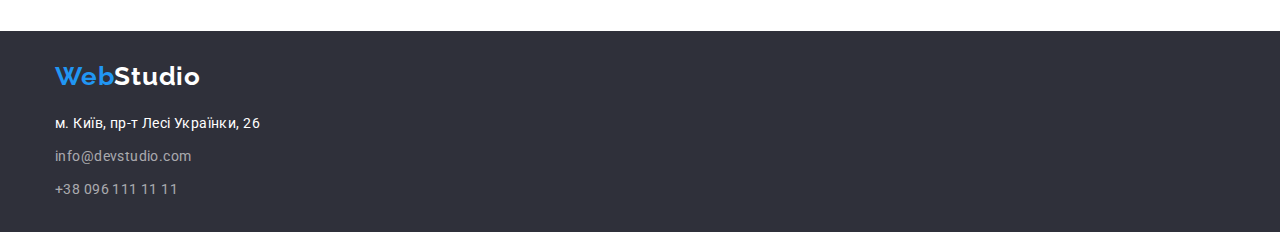
==== commit a775c887: "корректирование границ секций" ====
--- a/portfolio.html
+++ b/portfolio.html
@@ -11,6 +11,10 @@
     <link
       href="https://fonts.googleapis.com/css2?family=Raleway:wght@700&family=Roboto:wght@400;500;700;900&display=swap"
       rel="stylesheet"
+    />
+    <link
+      rel="stylesheet"
+      href="https://cdnjs.cloudflare.com/ajax/libs/modern-normalize/2.0.0/modern-normalize.css"
     />
     <link rel="stylesheet" href="./css/styles.css" />
   </head>
@@ -39,28 +43,27 @@
     </header>
     <!-- HERO -->
     <main>
-      <section class="portfolio-main-bg container">
-        <h1 class="visually-hidden">Portfolio</h1>
-        
-          <ul class="link nav-portfolio">
-            <li>
-              <button type="button" class="nav-list-portfolio all">Усі</button>
-            </li>
-            <li>
-              <button type="button" class="nav-list-portfolio">Веб-сайти</button>
-            </li>
-            <li>
-              <button type="button" class="nav-list-portfolio">Додатки</button>
-            </li>
-            <li>
-              <button type="button" class="nav-list-portfolio">Дизайн</button>
-            </li>
-            <li>
-              <button type="button" class="nav-list-portfolio">Маркетинг</button>
+      <section class="section">
+        <div class="container">
+          <h1 class="visually-hidden">Portfolio</h1>
+          <ul class="link menu-portfolio">
+            <li class="menu-button">
+              <button type="button" class="first menu-list-portfolio">Усі</button>
+            </li>
+            <li class="menu-button">
+              <button type="button" class="menu-list-portfolio">Веб-сайти</button>
+            </li>
+            <li class="menu-button">
+              <button type="button" class="menu-list-portfolio">Додатки</button>
+            </li>
+            <li class="menu-button">
+              <button type="button" class="menu-list-portfolio">Дизайн</button>
+            </li>
+            <li class="menu-button">
+              <button type="button" class="menu-list-portfolio">Маркетинг</button>
             </li>
           </ul>
-        
-        
+
           <ul class="link exzamples-portfolio">
             <li class="exsamples-list">
               <a href="" class="decoration">
@@ -71,8 +74,9 @@
                   height="294"
                 />
                 <div class="exsamples-item">
-                <h3 class="exsamples-header">Технокряк</h3>
-                <p class="exsamples-paragraph">Веб-сайт</p></div>
+                  <h3 class="exsamples-header">Технокряк</h3>
+                  <p class="exsamples-paragraph">Веб-сайт</p>
+                </div>
               </a>
             </li>
             <li class="exsamples-list">
@@ -85,9 +89,9 @@
                   class=""
                 />
                 <div class="exsamples-item">
-                <h3 class="exsamples-header">Постер New Orlean vs Golden Star</h3>
-                <p class="exsamples-paragraph">Дизайн</p>
-              </div>
+                  <h3 class="exsamples-header">Постер New Orlean vs Golden Star</h3>
+                  <p class="exsamples-paragraph">Дизайн</p>
+                </div>
               </a>
             </li>
             <li class="exsamples-list">
@@ -98,9 +102,11 @@
                   width="370"
                   height="294"
                   class=""
-                /><div class="exsamples-item">
-                <h3 class="exsamples-header">Ресторан Seafood</h3>
-                <p class="exsamples-paragraph">Додаток</p></div>
+                />
+                <div class="exsamples-item">
+                  <h3 class="exsamples-header">Ресторан Seafood</h3>
+                  <p class="exsamples-paragraph">Додаток</p>
+                </div>
               </a>
             </li>
             <li class="exsamples-list">
@@ -111,9 +117,11 @@
                   width="370"
                   height="294"
                   class=""
-                /><div class="exsamples-item">
-                <h3 class="exsamples-header">Проєкт Prime</h3>
-                <p class="exsamples-paragraph">Маркетинг</p></div>
+                />
+                <div class="exsamples-item">
+                  <h3 class="exsamples-header">Проєкт Prime</h3>
+                  <p class="exsamples-paragraph">Маркетинг</p>
+                </div>
               </a>
             </li>
             <li class="exsamples-list">
@@ -124,9 +132,11 @@
                   width="370"
                   height="294"
                   class=""
-                /><div class="exsamples-item">
-                <h3 class="exsamples-header">Проєкт Boxes</h3>
-                <p class="exsamples-paragraph">Додаток</p></div>
+                />
+                <div class="exsamples-item">
+                  <h3 class="exsamples-header">Проєкт Boxes</h3>
+                  <p class="exsamples-paragraph">Додаток</p>
+                </div>
               </a>
             </li>
             <li class="exsamples-list">
@@ -137,9 +147,11 @@
                   width="370"
                   height="294"
                   class="class"
-                /><div class="exsamples-item">
-                <h3 class="exsamples-header">Inspiration has no Borders</h3>
-                <p class="exsamples-paragraph">Веб-сайт</p></div>
+                />
+                <div class="exsamples-item">
+                  <h3 class="exsamples-header">Inspiration has no Borders</h3>
+                  <p class="exsamples-paragraph">Веб-сайт</p>
+                </div>
               </a>
             </li>
             <li class="exsamples-list">
@@ -150,9 +162,11 @@
                   width="370"
                   height="294"
                   class="class"
-                /> <div class="exsamples-item">
-                <h3 class="exsamples-header">Видання Limited Edition</h3>
-                <p class="exsamples-paragraph">Дизайн</p></div>
+                />
+                <div class="exsamples-item">
+                  <h3 class="exsamples-header">Видання Limited Edition</h3>
+                  <p class="exsamples-paragraph">Дизайн</p>
+                </div>
               </a>
             </li>
             <li class="exsamples-list">
@@ -163,9 +177,11 @@
                   width="370"
                   height="294"
                   class="class"
-                /> <div class="exsamples-item">
-                <h3 class="exsamples-header">Проєкт LAB</h3>
-                <p class="exsamples-paragraph">Маркетинг</p></div>
+                />
+                <div class="exsamples-item">
+                  <h3 class="exsamples-header">Проєкт LAB</h3>
+                  <p class="exsamples-paragraph">Маркетинг</p>
+                </div>
               </a>
             </li>
             <li class="exsamples-list">
@@ -176,13 +192,15 @@
                   width="370"
                   height="294"
                   class="class"
-                /> <div class="exsamples-item">
-                <h3 class="exsamples-header">Growing Business</h3>
-                <p class="exsamples-paragraph">Додаток</p></div>
+                />
+                <div class="exsamples-item">
+                  <h3 class="exsamples-header">Growing Business</h3>
+                  <p class="exsamples-paragraph">Додаток</p>
+                </div>
               </a>
             </li>
           </ul>
-        
+        </div>
       </section>
     </main>
     <!-- Footer -->
--- a/css/styles.css
+++ b/css/styles.css
@@ -38,7 +38,6 @@
   padding-right: 15px;
   margin-left: auto;
   margin-right: auto;
-  /* outline: 1px solid tomato; */
 }
 h1,
 h2,
@@ -46,7 +45,8 @@
 h4,
 h5,
 h6,
-p {
+p,
+ul {
   margin-top: 0;
   margin-bottom: 0;
 }
@@ -55,10 +55,15 @@
   padding: 0;
   margin: 0;
 }
+.section {
+  background-color: var(--second-accent-color);
+  padding-top: 94px;
+  padding-bottom: 94px;
+}
 /* Header */
 .bg-header {
   background-color: var(--second-accent-color);
-  
+  border: 1px solid #ececec;
 }
 
 .logo {
@@ -69,7 +74,7 @@
   font-size: 26px;
   line-height: 1.192;
   letter-spacing: 0.03em;
-  margin-right: 94px;
+  margin-right: 93px;
   margin-top: 24px;
   margin-bottom: 25px;
 }
@@ -130,8 +135,8 @@
   color: var(--accent-color);
 }
 
-/* hero */
-.bg-hero {
+/* HERO */
+.section-bg-hero {
   background-color: var(--bg-color-main);
   text-align: center;
   margin-left: auto;
@@ -169,8 +174,6 @@
   line-height: 1.88;
   letter-spacing: 0.06em;
   background-color: var(--accent-color);
-  /* width: 216px;
-  height: 50px; */
 
   padding: 10px 32px;
   cursor: pointer;
@@ -180,11 +183,7 @@
 }
 
 /* About */
-.about {
-  background-color: var(--second-accent-color);
-  padding-top: 70px;
-  
-}
+
 .visually-hidden {
   position: absolute;
   white-space: nowrap;
@@ -198,11 +197,9 @@
   margin: -1px;
 }
 
-/* Specific company */
 .flex {
   display: flex;
   justify-content: space-between;
-  margin-bottom: 94px;
 }
 .header-second {
   color: var(--header-color);
@@ -234,10 +231,12 @@
 .header-about-list {
   width: 270px;
   height: 98px;
-  /* outline: 1px solid tomato; */
 }
 
 /* About our work */
+.work {
+  padding-top: 0px;
+}
 
 .header-about-work-list {
   width: 370px;
@@ -248,14 +247,11 @@
 
 .our-team {
   background-color: #f5f4fa;
-  padding-top: 94px;
-  padding-bottom: 94px;
 }
 
 .our-team-list {
   background: var(--second-accent-color);
   width: 270px;
-  /* height: 368px; */
   box-shadow: 0px 1px 3px rgba(0, 0, 0, 0.12), 0px 1px 1px rgba(0, 0, 0, 0.14),
     0px 2px 1px rgba(0, 0, 0, 0.2);
   border-radius: 0px 0px 4px 4px;
@@ -282,110 +278,7 @@
   margin-bottom: 30px;
 }
 
-/* Portfolio */
-.nav-portfolio {
-  display: flex;
-  justify-content: center;
-
-  
-  /* !!!!!!!!!!!!!!!!! */
-  margin-left: auto;
-  margin-right: auto;
-
-  background-color: greenyellow;
-  outline: 1px solid orange;
-}
-
-.nav-list-portfolio {
-  background-color: #f5f4fa;
-  border-color: #f5f4fa;
-  padding: 6px 22px;
-  color: var(--header-color);
-  text-decoration: none;
-  font-family: inherit;
-  font-weight: var(--font-weight-nav);
-  font-size: var(--font-size-header);
-  line-height: 1.62;
-  letter-spacing: 0.03em;
-  cursor: pointer;
-
-  box-shadow: 0px 3px 1px rgba(0, 0, 0, 0.1), 0px 1px 2px rgba(0, 0, 0, 0.08),
-    0px 2px 2px rgba(0, 0, 0, 0.12);
-  border-radius: 4px;
-
-  /* !!!!!!!!!!!!!!!!! */
-  margin-bottom: 50px;
-  margin-top: 94px;
-  display: inline-block;
-
-  outline: 1px solid orange;
-}
-.all {
-  background-color: var(--accent-color);
-  color: var(--second-accent-color);
-}
-/* !!!!!!!!!!!!!!!!!!!!!!!!!! */
-.nav-list-portfolio:not(:last-child) {
-  margin-right: 8px;
-}
-
-.nav-list-portfolio:focus,
-.nav-list-portfolio:hover {
-  background-color: var(--accent-color);
-  color: var(--second-accent-color);
-}
-.all:focus,
-.all:hover {
-  background-color: #f5f4fa;
-  color: var(--header-color);
-}
-.exzamples-portfolio {
-  display: flex;
-  align-items: center;
-  justify-content: space-between;
-  flex-wrap: wrap;
-  gap: 30px;
-  margin-bottom: 94px;
-
-  background-color: tomato;
-}
-.exsamples-list {
-  background-color: var(--second-accent-color);
-
-  width: 370px;
-  height: 404px;
-  border: 1px solid #eeeeee;
-
-  
-}
-.exsamples-item {
-  padding: 20px 24px;
-}
-.exsamples-header {
-  color: var(--header-color);
-  font-weight: var(--font-weight-header);
-  font-size: 18px;
-
-  line-height: 2;
-  letter-spacing: 0.06em;
-}
-.exsamples-paragraph {
-  color: var(--paragraph-color);
-  font-weight: var(--font-weight-paragraph);
-  font-size: var(--font-size-header);
-
-  line-height: 1.875;
-  letter-spacing: 0.03em;
-}
-.decoration {
-  text-decoration: none;
-}
-/* .decoration:focus,
-.decoration:hover {
-
-} */
-
-/* Footer */
+/* FOOTER */
 .footer {
   background-color: var(--bg-color-main);
 }
@@ -450,3 +343,86 @@
 .tel-link-ft:hover {
   color: var(--accent-color);
 }
+
+/* PORTFOLIO PAGE */
+
+.menu-portfolio {
+  display: flex;
+  justify-content: center;
+
+  margin-bottom: 50px;
+}
+
+.menu-button {
+  background-color: #f5f4fa;
+  text-decoration: none;
+}
+.menu-list-portfolio {
+  color: var(--header-color);
+  font-family: inherit;
+  font-weight: var(--font-weight-nav);
+  font-size: var(--font-size-header);
+  line-height: 1.62;
+  letter-spacing: 0.03em;
+
+  padding: 6px 22px;
+
+  border-color: #f5f4fa;
+  border-radius: 4px;
+  border-width: 0px;
+}
+.first {
+  background-color: var(--accent-color);
+  color: var(--second-accent-color);
+}
+
+.menu-button:not(:last-child) {
+  margin-right: 8px;
+}
+
+.menu-list-portfolio:focus,
+.menu-list-portfolio:hover {
+  background-color: var(--accent-color);
+  color: var(--second-accent-color);
+}
+.first:focus,
+.first:hover {
+  background-color: #f5f4fa;
+  color: var(--header-color);
+}
+.exzamples-portfolio {
+  display: flex;
+  align-items: center;
+  justify-content: space-between;
+  flex-wrap: wrap;
+  gap: 30px;
+}
+.exsamples-list {
+  background-color: var(--second-accent-color);
+
+  width: 370px;
+  height: 404px;
+  border: 1px solid #eeeeee;
+}
+.exsamples-item {
+  padding: 20px 24px;
+}
+.exsamples-header {
+  color: var(--header-color);
+  font-weight: var(--font-weight-header);
+  font-size: 18px;
+
+  line-height: 2;
+  letter-spacing: 0.06em;
+}
+.exsamples-paragraph {
+  color: var(--paragraph-color);
+  font-weight: var(--font-weight-paragraph);
+  font-size: var(--font-size-header);
+
+  line-height: 1.875;
+  letter-spacing: 0.03em;
+}
+.decoration {
+  text-decoration: none;
+}
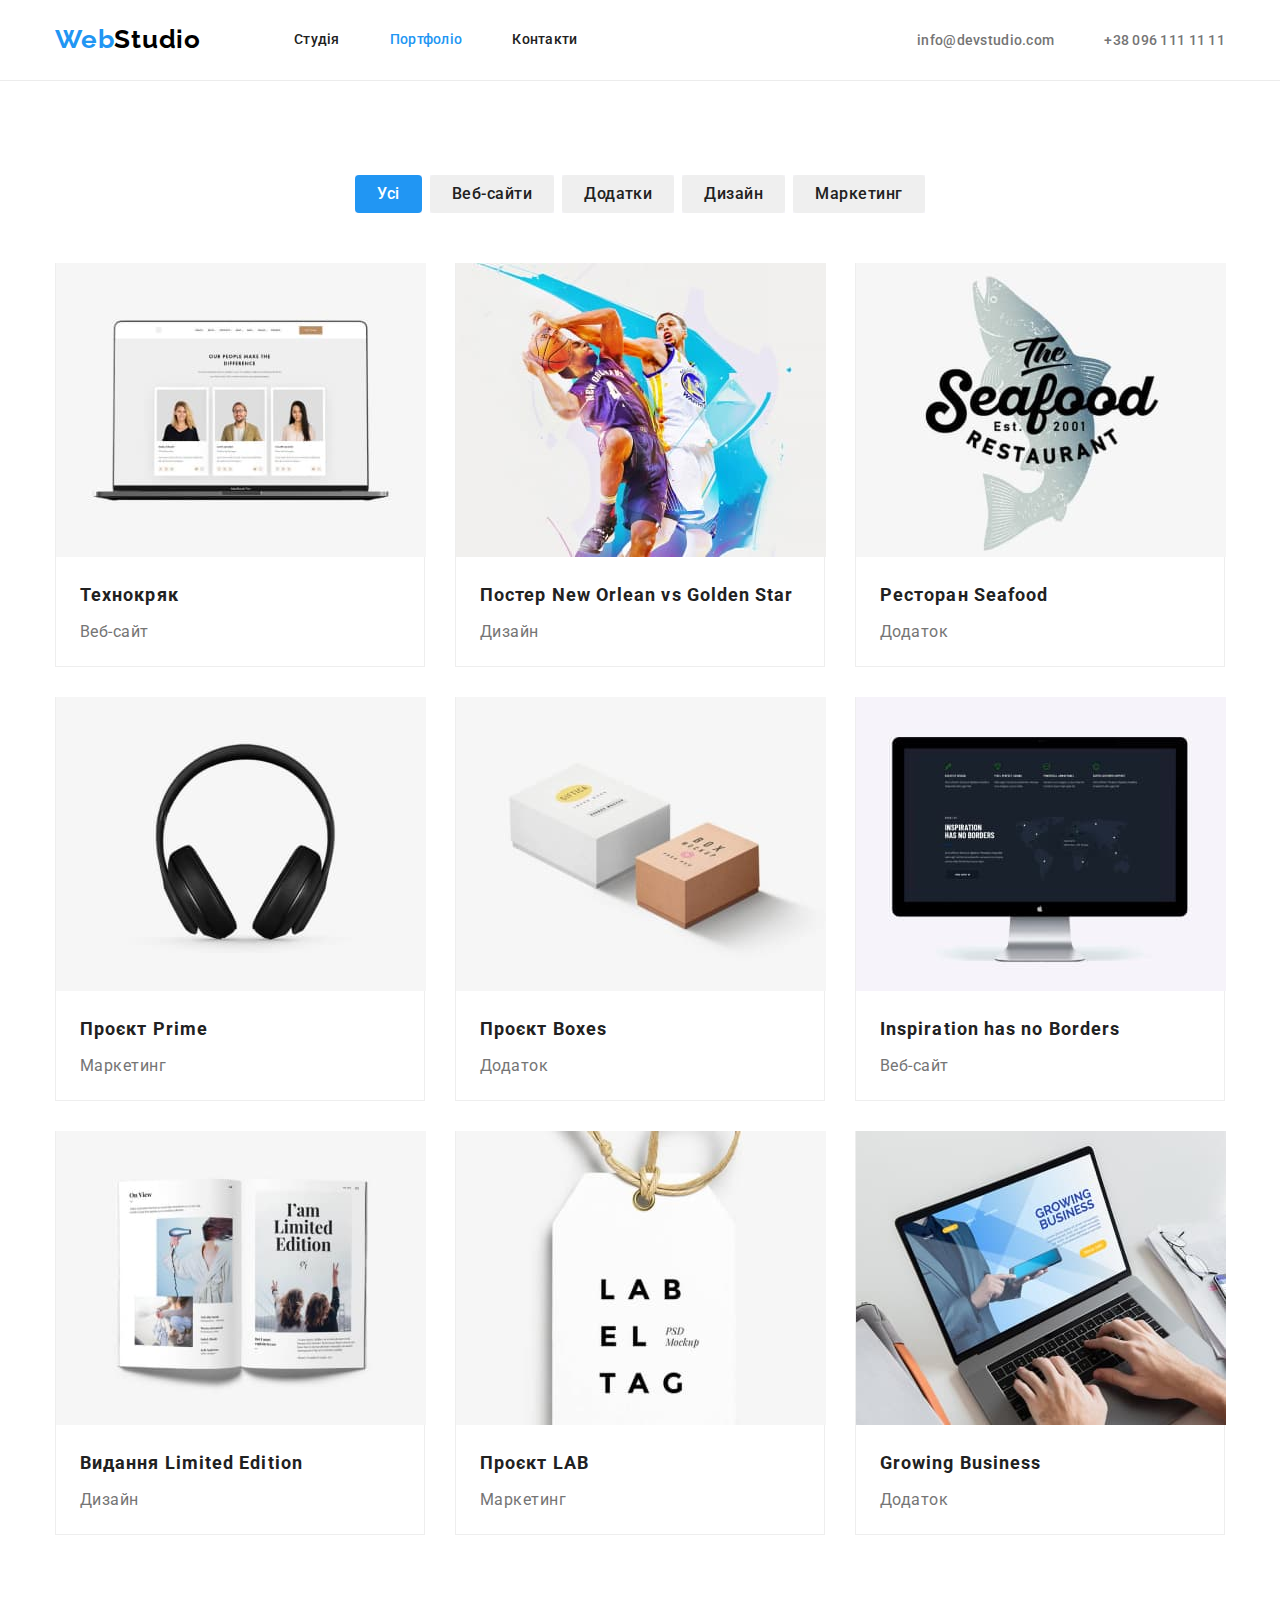
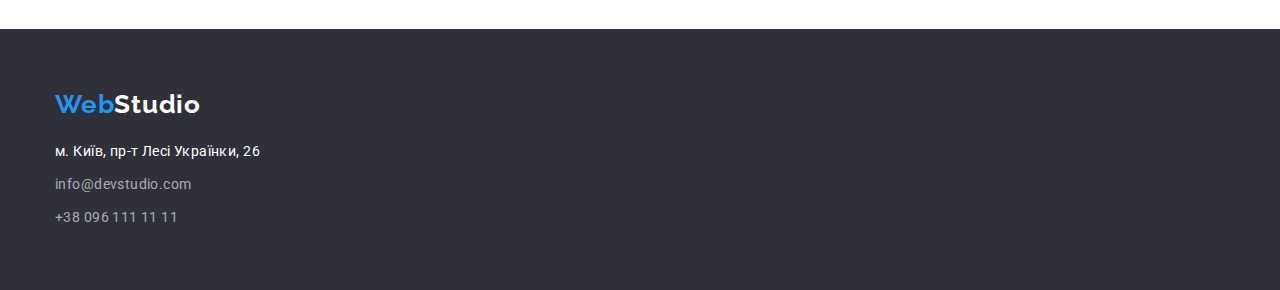
==== commit 60b55cb2: "Корректировка замечаний" ====
--- a/portfolio.html
+++ b/portfolio.html
@@ -205,11 +205,11 @@
     </main>
     <!-- Footer -->
     <footer class="footer">
-      <div class="container ft">
+      <div class="container">
         <a href="./index.html" class="logo-ft">Web<span class="logo-part-ft">Studio</span></a>
         <address id="contacts" class="ft-address">
           <ul class="link">
-            <li>
+            <li class="li-ft">
               <a
                 href="https://goo.gl/maps/rEXAgXgdKfEQJtbBA?coh=178573&amp;entry=tt"
                 target="_blank"
@@ -218,7 +218,7 @@
                 >м. Київ, пр-т Лесі Українки, 26</a
               >
             </li>
-            <li><a href="mailto:info@devstudio.com" class="mail-link-ft">info@devstudio.com</a></li>
+            <li class="li-ft"><a href="mailto:info@devstudio.com" class="mail-link-ft">info@devstudio.com</a></li>
             <li><a href="tel:+380961111111" class="tel-link-ft">+38 096 111 11 11</a></li>
           </ul>
         </address>
--- a/css/styles.css
+++ b/css/styles.css
@@ -14,15 +14,7 @@
   --font-size-paragraph: 14px;
   --font-size-header: 16px;
 }
-html {
-  box-sizing: border-box;
-}
-
-*,
-*::before,
-*::after {
-  box-sizing: inherit;
-}
+
 body {
   font-family: 'Roboto', 'Helvetica Neue', 'Verdana', 'Tahoma', sans-serif;
   font-family: var(--font-family);
@@ -32,7 +24,6 @@
   background-color: var(--second-accent-color);
 }
 .container {
-  box-sizing: border-box;
   width: 1200px;
   padding-left: 15px;
   padding-right: 15px;
@@ -63,7 +54,7 @@
 /* Header */
 .bg-header {
   background-color: var(--second-accent-color);
-  border: 1px solid #ececec;
+  border-bottom: 1px solid #ececec;
 }
 
 .logo {
@@ -75,8 +66,6 @@
   line-height: 1.192;
   letter-spacing: 0.03em;
   margin-right: 93px;
-  margin-top: 24px;
-  margin-bottom: 25px;
 }
 .logo-part {
   color: #000000;
@@ -89,16 +78,14 @@
 .nav-flex {
   display: flex;
   align-items: center;
-  justify-content: space-between;
+  margin-left: auto;
 }
 
 .item {
   margin-right: 50px;
-  margin-top: 32px;
-  margin-bottom: 32px;
 }
 .item:last-child {
-  margin: 0;
+  margin-right: 0;
 }
 .nav-link {
   color: var(--header-color);
@@ -106,6 +93,9 @@
   font-weight: var(--font-weight-nav);
   line-height: 1.14;
   letter-spacing: 0.02em;
+  padding-top: 32px;
+  padding-bottom: 32px;
+  display: block;
 }
 
 .mail-link {
@@ -142,11 +132,8 @@
   margin-left: auto;
   margin-right: auto;
 
-  display: flex;
-
-  justify-content: center;
-  flex-direction: column;
-  align-items: center;
+  padding-top: 200px;
+  padding-bottom: 200px;
 }
 .header-hero {
   color: var(--second-accent-color);
@@ -158,8 +145,9 @@
   text-transform: uppercase;
   width: 696px;
 
-  display: inline-block;
   margin-bottom: 30px;
+  margin-left: auto;
+  margin-right: auto;
 }
 
 .header-second {
@@ -199,7 +187,7 @@
 
 .flex {
   display: flex;
-  justify-content: space-between;
+  gap: 30px;
 }
 .header-second {
   color: var(--header-color);
@@ -230,7 +218,6 @@
 }
 .header-about-list {
   width: 270px;
-  height: 98px;
 }
 
 /* About our work */
@@ -240,9 +227,10 @@
 
 .header-about-work-list {
   width: 370px;
-  height: 294px;
-}
-
+}
+img {
+  display: block;
+}
 /* Our-team */
 
 .our-team {
@@ -263,8 +251,6 @@
   line-height: 1.19;
   text-align: center;
   letter-spacing: 0.03em;
-
-  margin-top: 30px;
 }
 .our-team-paragraph {
   color: var(--paragraph-color);
@@ -275,17 +261,18 @@
   letter-spacing: 0.03em;
 
   margin-top: 10px;
-  margin-bottom: 30px;
-}
-
+}
+.our-team-item {
+  padding-top: 30px;
+  padding-bottom: 30px;
+}
 /* FOOTER */
 .footer {
   background-color: var(--bg-color-main);
-}
-.ft {
-  padding-top: 30px;
-  padding-bottom: 30px;
-}
+  padding-top: 60px;
+  padding-bottom: 60px;
+}
+
 .logo-ft {
   color: var(--accent-color);
   text-decoration: none;
@@ -304,6 +291,9 @@
 .ft-address {
   font-style: normal;
 }
+.li-ft {
+  margin-bottom: 9px;
+}
 .address-link-ft {
   color: var(--second-accent-color);
 
@@ -313,7 +303,6 @@
   letter-spacing: 0.03em;
 
   display: inline-block;
-  margin-bottom: 9px;
 }
 .mail-link-ft {
   color: rgba(255, 255, 255, 0.6);
@@ -324,7 +313,6 @@
   letter-spacing: 0.03em;
 
   display: inline-block;
-  margin-bottom: 9px;
 }
 .tel-link-ft {
   color: rgba(255, 255, 255, 0.6);
@@ -392,8 +380,7 @@
 }
 .exzamples-portfolio {
   display: flex;
-  align-items: center;
-  justify-content: space-between;
+
   flex-wrap: wrap;
   gap: 30px;
 }
@@ -402,7 +389,9 @@
 
   width: 370px;
   height: 404px;
-  border: 1px solid #eeeeee;
+  border-left: 1px solid #eeeeee;
+  border-right: 1px solid #eeeeee;
+  border-bottom: 1px solid #eeeeee;
 }
 .exsamples-item {
   padding: 20px 24px;
@@ -414,6 +403,8 @@
 
   line-height: 2;
   letter-spacing: 0.06em;
+
+  margin-bottom: 4px;
 }
 .exsamples-paragraph {
   color: var(--paragraph-color);
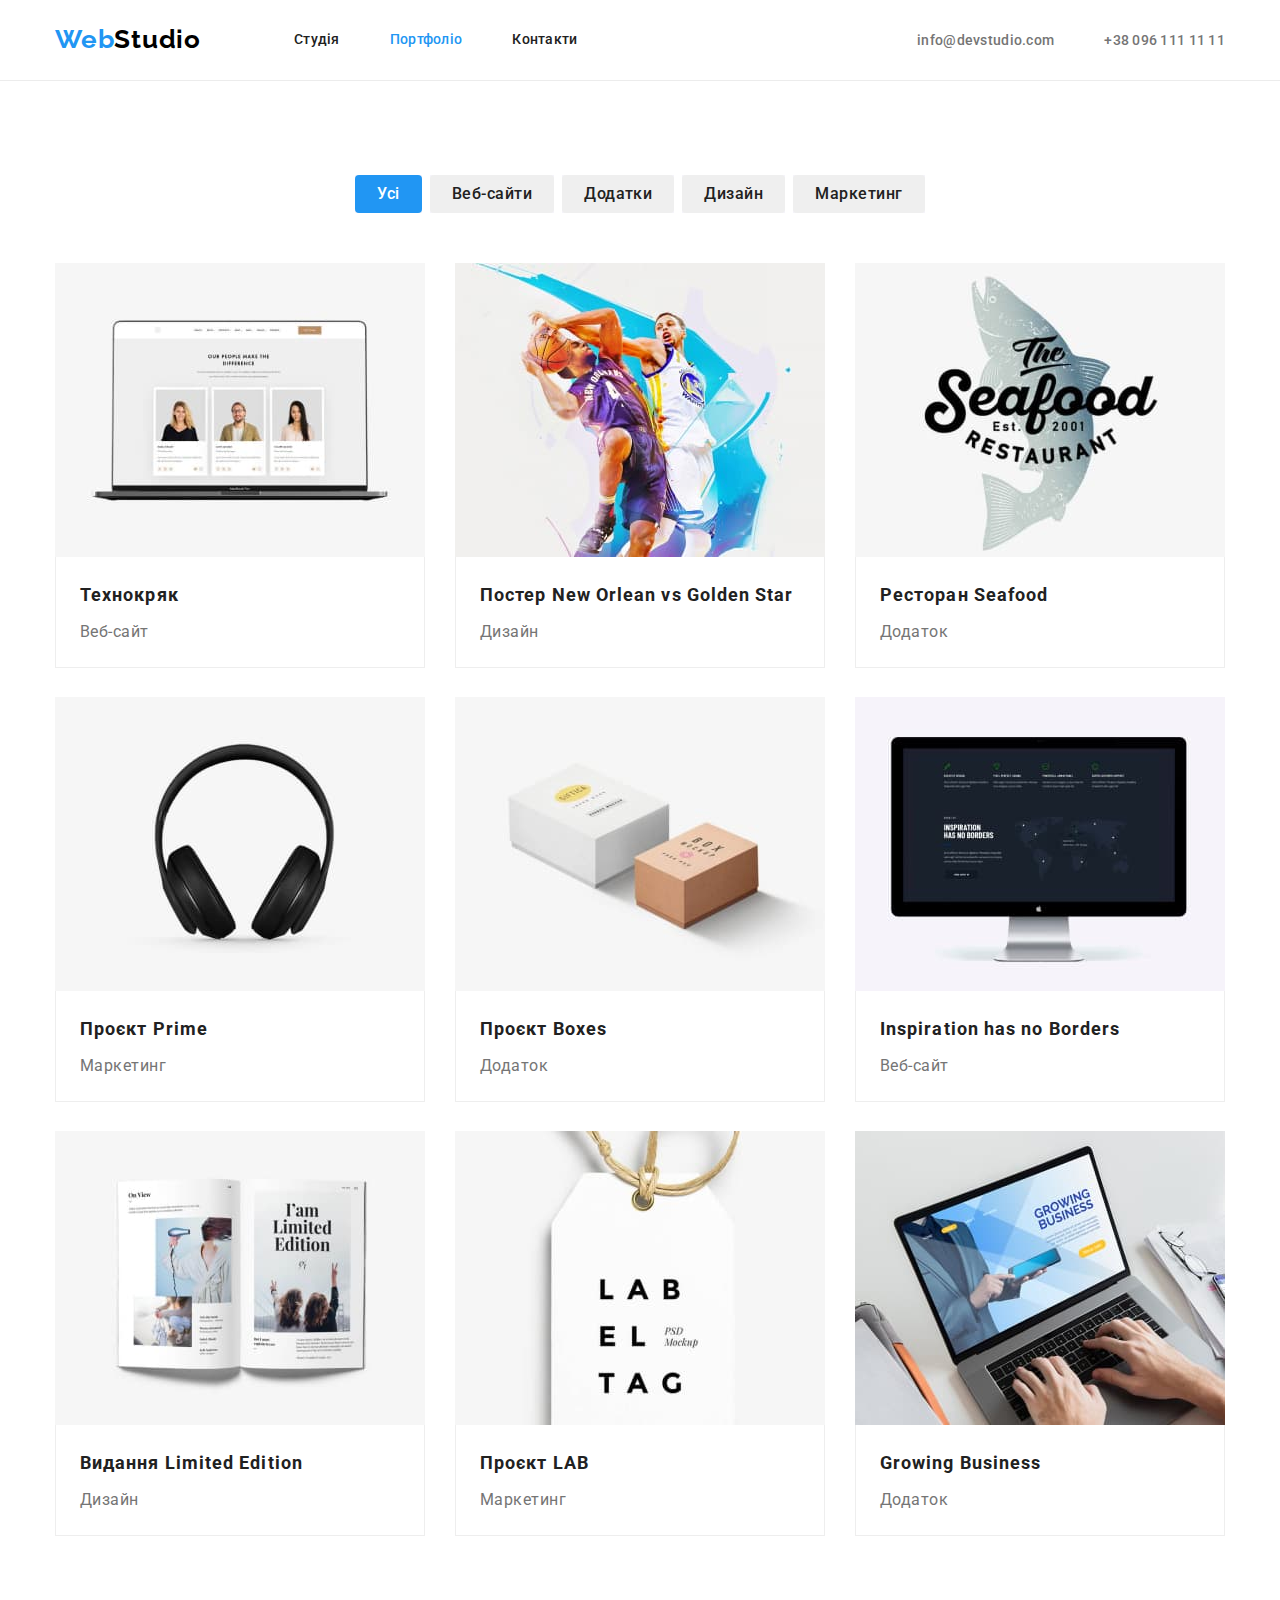
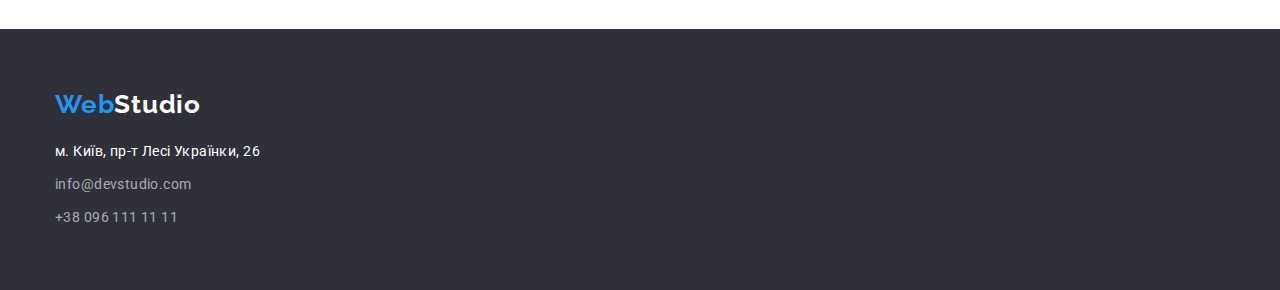
==== commit fa59094c: "Добавлен анг язык" ====
--- a/portfolio.html
+++ b/portfolio.html
@@ -22,7 +22,9 @@
     <header class="bg-header">
       <div class="container nav-flex">
         <div class="logo-nav-flex">
-          <a href="./index.html" class="logo">Web<span class="logo-part">Studio</span></a>
+          <a href="./index.html" class="logo"
+            ><span lang="en">Web</span><span lang="en" class="logo-part">Studio</span></a
+          >
           <nav>
             <ul class="link nav-flex">
               <li class="item"><a href="./index.html" class="nav-link">Студія</a></li>
@@ -35,7 +37,9 @@
         </div>
         <ul class="link nav-flex">
           <li class="item">
-            <a href="mailto:info@devstudio.com" class="mail-link">info@devstudio.com</a>
+            <a href="mailto:info@devstudio.com" class="mail-link"
+              ><span lang="en">info@devstudio.com</span></a
+            >
           </li>
           <li class="item"><a href="tel:+380961111111" class="tel-link">+38 096 111 11 11</a></li>
         </ul>
@@ -89,7 +93,9 @@
                   class=""
                 />
                 <div class="exsamples-item">
-                  <h3 class="exsamples-header">Постер New Orlean vs Golden Star</h3>
+                  <h3 class="exsamples-header">
+                    Постер <span lang="en">New Orlean vs Golden Star</span>
+                  </h3>
                   <p class="exsamples-paragraph">Дизайн</p>
                 </div>
               </a>
@@ -104,7 +110,7 @@
                   class=""
                 />
                 <div class="exsamples-item">
-                  <h3 class="exsamples-header">Ресторан Seafood</h3>
+                  <h3 class="exsamples-header">Ресторан <span lang="en">Seafood</span></h3>
                   <p class="exsamples-paragraph">Додаток</p>
                 </div>
               </a>
@@ -119,7 +125,7 @@
                   class=""
                 />
                 <div class="exsamples-item">
-                  <h3 class="exsamples-header">Проєкт Prime</h3>
+                  <h3 class="exsamples-header">Проєкт <span lang="en">Prime</span></h3>
                   <p class="exsamples-paragraph">Маркетинг</p>
                 </div>
               </a>
@@ -149,7 +155,9 @@
                   class="class"
                 />
                 <div class="exsamples-item">
-                  <h3 class="exsamples-header">Inspiration has no Borders</h3>
+                  <h3 class="exsamples-header">
+                    <span lang="en">Inspiration has no Borders</span>
+                  </h3>
                   <p class="exsamples-paragraph">Веб-сайт</p>
                 </div>
               </a>
@@ -164,7 +172,7 @@
                   class="class"
                 />
                 <div class="exsamples-item">
-                  <h3 class="exsamples-header">Видання Limited Edition</h3>
+                  <h3 class="exsamples-header">Видання <span lang="en">Limited Edition</span></h3>
                   <p class="exsamples-paragraph">Дизайн</p>
                 </div>
               </a>
@@ -179,7 +187,7 @@
                   class="class"
                 />
                 <div class="exsamples-item">
-                  <h3 class="exsamples-header">Проєкт LAB</h3>
+                  <h3 class="exsamples-header">Проєкт <span lang="en">LAB</span></h3>
                   <p class="exsamples-paragraph">Маркетинг</p>
                 </div>
               </a>
@@ -194,7 +202,7 @@
                   class="class"
                 />
                 <div class="exsamples-item">
-                  <h3 class="exsamples-header">Growing Business</h3>
+                  <h3 class="exsamples-header"><span lang="en">Growing Business</span></h3>
                   <p class="exsamples-paragraph">Додаток</p>
                 </div>
               </a>
@@ -206,7 +214,9 @@
     <!-- Footer -->
     <footer class="footer">
       <div class="container">
-        <a href="./index.html" class="logo-ft">Web<span class="logo-part-ft">Studio</span></a>
+        <a href="./index.html" class="logo-ft"
+          ><span lang="en">Web</span><span lang="en" class="logo-part-ft">Studio</span></a
+        >
         <address id="contacts" class="ft-address">
           <ul class="link">
             <li class="li-ft">
@@ -218,7 +228,11 @@
                 >м. Київ, пр-т Лесі Українки, 26</a
               >
             </li>
-            <li class="li-ft"><a href="mailto:info@devstudio.com" class="mail-link-ft">info@devstudio.com</a></li>
+            <li class="li-ft">
+              <a href="mailto:info@devstudio.com" class="mail-link-ft"
+                ><span lang="en">info@devstudio.com</span></a
+              >
+            </li>
             <li><a href="tel:+380961111111" class="tel-link-ft">+38 096 111 11 11</a></li>
           </ul>
         </address>
--- a/css/styles.css
+++ b/css/styles.css
@@ -168,6 +168,9 @@
 
   box-shadow: 0px 4px 4px rgba(0, 0, 0, 0.15);
   border-radius: 4px;
+}
+.button-service:active {
+  background-color: #188ce8;
 }
 
 /* About */
@@ -389,13 +392,13 @@
 
   width: 370px;
   height: 404px;
+}
+.exsamples-item {
+  padding: 20px 24px;
   border-left: 1px solid #eeeeee;
   border-right: 1px solid #eeeeee;
   border-bottom: 1px solid #eeeeee;
 }
-.exsamples-item {
-  padding: 20px 24px;
-}
 .exsamples-header {
   color: var(--header-color);
   font-weight: var(--font-weight-header);
